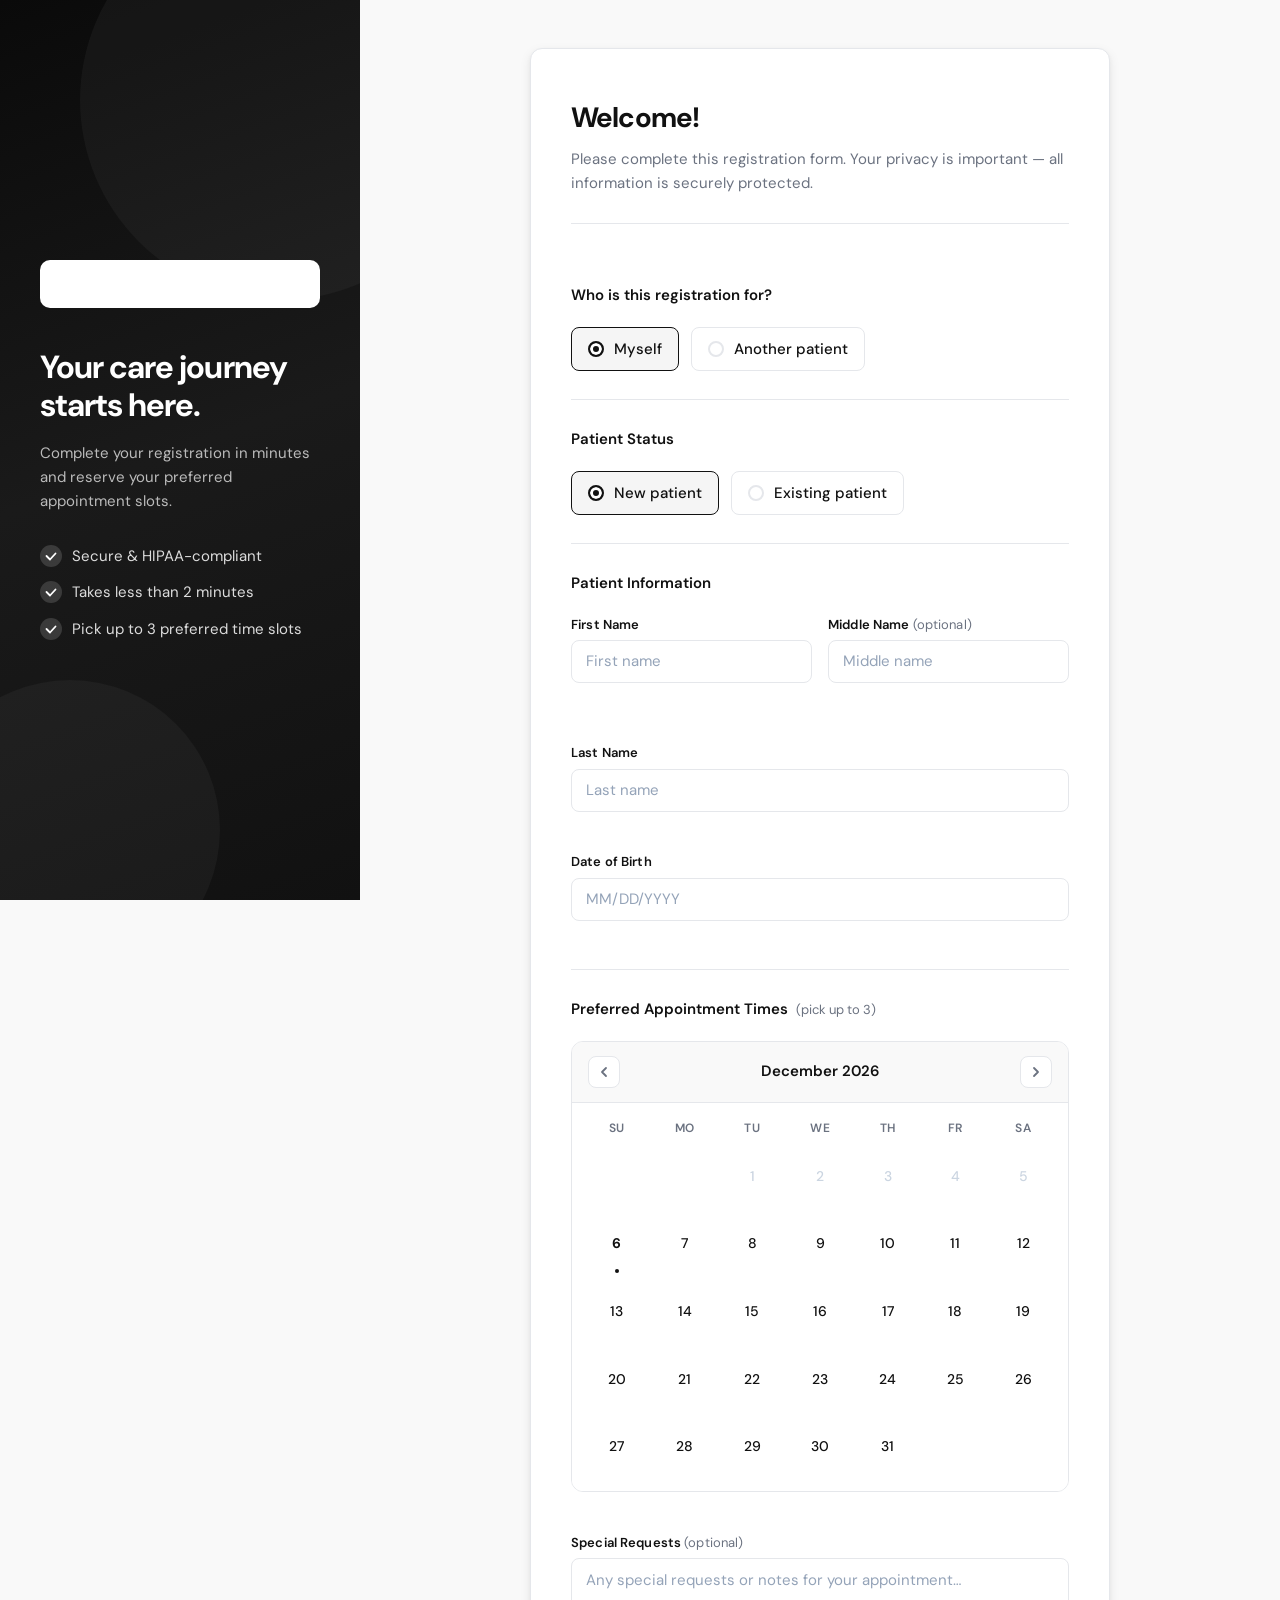
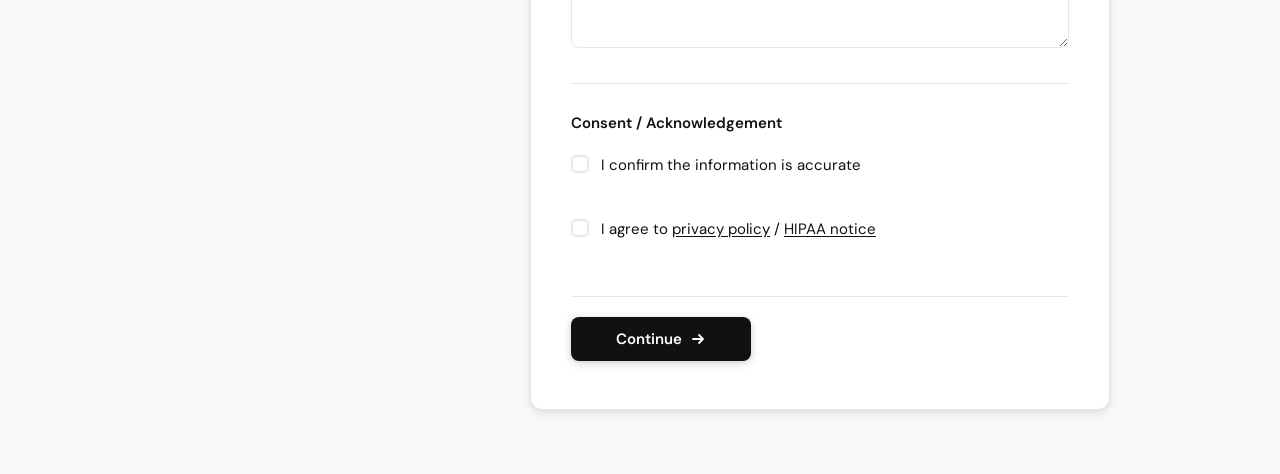
==== api/src/main/resources/web/index.html @ 735dc874 "Remove OTP POC hint from UI and deployed environments. Stop returning poc_otp from the API, remove t" ====
<!DOCTYPE html>
<html lang="en">
<head>
  <meta charset="UTF-8" />
  <meta name="viewport" content="width=device-width, initial-scale=1.0" />
  <title>Book an Appointment</title>
  <!-- Google Tag Manager -->
  <script>(function(w,d,s,l,i){w[l]=w[l]||[];w[l].push({'gtm.start':
  new Date().getTime(),event:'gtm.js'});var f=d.getElementsByTagName(s)[0],
  j=d.createElement(s),dl=l!='dataLayer'?'&l='+l:'';j.async=true;j.src=
  'https://www.googletagmanager.com/gtm.js?id='+i+dl;f.parentNode.insertBefore(j,f);
  })(window,document,'script','dataLayer','GTM-MBGGJ2K2');</script>
  <!-- End Google Tag Manager -->
  <link rel="stylesheet" href="styles.css?v=10" />
  <link rel="preconnect" href="https://fonts.googleapis.com" />
  <link rel="preconnect" href="https://fonts.gstatic.com" crossorigin />
  <link href="https://fonts.googleapis.com/css2?family=DM+Sans:ital,opsz,wght@0,9..40,300;0,9..40,400;0,9..40,500;0,9..40,600;0,9..40,700&display=swap" rel="stylesheet" />
</head>
<body>
<!-- Google Tag Manager (noscript) -->
<noscript><iframe src="https://www.googletagmanager.com/ns.html?id=GTM-MBGGJ2K2"
height="0" width="0" style="display:none;visibility:hidden"></iframe></noscript>
<!-- End Google Tag Manager (noscript) -->

<div class="page">

  <aside class="brand-panel">
    <div class="brand-content">
      <div class="brand-logo">
        <img id="practice-logo" src="${practice_logo_url}" alt="" class="brand-logo-img" />
      </div>
      <h2 class="brand-headline">Your care journey<br/>starts here.</h2>
      <p class="brand-sub">Complete your registration in minutes and reserve your preferred appointment slots.</p>
      <ul class="brand-perks">
        <li>
          <span class="perk-check">
            <svg width="14" height="14" viewBox="0 0 14 14" fill="none"><path d="M2.5 7l3.5 3.5 5.5-6" stroke="currentColor" stroke-width="1.8" stroke-linecap="round" stroke-linejoin="round"/></svg>
          </span>
          Secure &amp; HIPAA-compliant
        </li>
        <li>
          <span class="perk-check">
            <svg width="14" height="14" viewBox="0 0 14 14" fill="none"><path d="M2.5 7l3.5 3.5 5.5-6" stroke="currentColor" stroke-width="1.8" stroke-linecap="round" stroke-linejoin="round"/></svg>
          </span>
          Takes less than 2 minutes
        </li>
        <li>
          <span class="perk-check">
            <svg width="14" height="14" viewBox="0 0 14 14" fill="none"><path d="M2.5 7l3.5 3.5 5.5-6" stroke="currentColor" stroke-width="1.8" stroke-linecap="round" stroke-linejoin="round"/></svg>
          </span>
          Pick up to 3 preferred time slots
        </li>
      </ul>
    </div>
  </aside>

  <main class="form-panel">
    <div class="form-card">
      <header class="intro">
        <h1 id="welcome-heading">Welcome!</h1>
        <p class="intro-text">Please complete this registration form. Your privacy is important — all information is securely protected.</p>
      </header>

      <form id="registration-form" class="form" novalidate>
        <input type="hidden" name="next" id="next-url" value="" />
        <input type="hidden" id="onfile-phone" value="${phone_number}" />

        <section class="section" id="registrant-section">
          <h2 class="section-title">Who is this registration for?</h2>
          <div class="radio-group" role="group" aria-label="Who is this registration for?">
            <label class="radio-label">
              <input type="radio" name="registrant" value="myself" checked />
              <span class="radio-custom"></span>
              <span class="radio-text">Myself</span>
            </label>
            <label class="radio-label">
              <input type="radio" name="registrant" value="another" />
              <span class="radio-custom"></span>
              <span class="radio-text">Another patient</span>
            </label>
          </div>

          <div id="relationship-fields" class="conditional-fields" hidden>
            <label class="field-label" for="relationship">Relationship to patient</label>
            <select id="relationship" name="relationship" class="input select" aria-describedby="err-relationship">
              <option value="">Select relationship</option>
              <option value="parent-guardian">Parent / Guardian</option>
              <option value="spouse-partner">Spouse / Partner</option>
              <option value="child">Child</option>
              <option value="caregiver">Caregiver</option>
              <option value="legal-representative">Legal Representative</option>
              <option value="other">Other</option>
            </select>
            <span class="error-msg" id="err-relationship" role="alert"></span>
            <div id="relationship-other-wrap" class="other-wrap" hidden>
              <label class="field-label" for="relationship-other">Please specify</label>
              <input type="text" id="relationship-other" name="relationship_other" class="input" placeholder="Other relationship" />
              <span class="error-msg" id="err-relationship-other" role="alert"></span>
            </div>
          </div>
        </section>

        <section class="section" id="patient-type-section">
          <h2 class="section-title">Patient Status</h2>
          <div class="radio-group" role="group" aria-label="Are you a new or existing patient?">
            <label class="radio-label">
              <input type="radio" name="patient_type" value="new" checked />
              <span class="radio-custom"></span>
              <span class="radio-text">New patient</span>
            </label>
            <label class="radio-label">
              <input type="radio" name="patient_type" value="existing" />
              <span class="radio-custom"></span>
              <span class="radio-text">Existing patient</span>
            </label>
          </div>
        </section>

        <section class="section">
          <h2 class="section-title">Patient Information</h2>
          <div class="row">
            <div class="field">
              <label class="field-label" for="first-name">First Name</label>
              <input type="text" id="first-name" name="first_name" class="input" required placeholder="First name" />
              <span class="error-msg" id="err-first-name" role="alert"></span>
            </div>
            <div class="field">
              <label class="field-label" for="middle-name">Middle Name <span class="optional">(optional)</span></label>
              <input type="text" id="middle-name" name="middle_name" class="input" placeholder="Middle name" />
            </div>
          </div>
          <div class="field">
            <label class="field-label" for="last-name">Last Name</label>
            <input type="text" id="last-name" name="last_name" class="input" required placeholder="Last name" />
            <span class="error-msg" id="err-last-name" role="alert"></span>
          </div>
          <div class="field">
            <label class="field-label" for="dob">Date of Birth</label>
            <input type="text" id="dob" name="dob" class="input" required placeholder="MM/DD/YYYY" maxlength="10" inputmode="numeric" />
            <span class="error-msg" id="err-dob" role="alert"></span>
          </div>
        </section>

        <section class="section">
          <h2 class="section-title">
            Preferred Appointment Times
            <span class="optional">(pick up to 3)</span>
          </h2>
          <div class="calendar-wrap">
            <div class="cal-header">
              <button type="button" class="cal-nav" id="cal-prev" aria-label="Previous month">
                <svg width="18" height="18" viewBox="0 0 18 18" fill="none"><path d="M11 13l-4-4 4-4" stroke="currentColor" stroke-width="1.8" stroke-linecap="round" stroke-linejoin="round"/></svg>
              </button>
              <span class="cal-month-label" id="cal-month-label"></span>
              <button type="button" class="cal-nav" id="cal-next" aria-label="Next month">
                <svg width="18" height="18" viewBox="0 0 18 18" fill="none"><path d="M7 5l4 4-4 4" stroke="currentColor" stroke-width="1.8" stroke-linecap="round" stroke-linejoin="round"/></svg>
              </button>
            </div>
            <div class="cal-grid" id="cal-grid"></div>
            <div class="cal-slots-wrap" id="cal-slots-wrap" hidden>
              <p class="cal-slots-date" id="cal-slots-date"></p>
              <div class="cal-slots" id="cal-slots"></div>
            </div>
          </div>
          <div class="selected-slots" id="selected-slots" hidden>
            <p class="selected-slots-label">
              <svg width="14" height="14" viewBox="0 0 14 14" fill="none"><rect x="1" y="2" width="12" height="11" rx="2" stroke="currentColor" stroke-width="1.5"/><path d="M5 1v2M9 1v2M1 6h12" stroke="currentColor" stroke-width="1.5" stroke-linecap="round"/></svg>
              Selected slots
            </p>
            <div class="slot-chips" id="slot-chips"></div>
          </div>
          <span class="error-msg" id="err-slots" role="alert"></span>
          <div class="field comments-field">
            <label class="field-label" for="comments">Special Requests <span class="optional">(optional)</span></label>
            <textarea id="comments" name="comments" class="input input-textarea" placeholder="Any special requests or notes for your appointment…" rows="3"></textarea>
          </div>
        </section>

        <section class="section section-consent">
          <h2 class="section-title">Consent / Acknowledgement</h2>
          <div class="checkbox-group">
            <label class="checkbox-label">
              <input type="checkbox" id="confirm-accurate" name="confirm_accurate" required />
              <span class="checkbox-custom">
                <svg width="10" height="10" viewBox="0 0 10 10" fill="none"><path d="M1.5 5l2.5 2.5 4.5-4.5" stroke="white" stroke-width="1.6" stroke-linecap="round" stroke-linejoin="round"/></svg>
              </span>
              <span class="checkbox-text">I confirm the information is accurate</span>
            </label>
            <span class="error-msg" id="err-confirm-accurate" role="alert"></span>
            <label class="checkbox-label">
              <input type="checkbox" id="agree-privacy" name="agree_privacy" required />
              <span class="checkbox-custom">
                <svg width="10" height="10" viewBox="0 0 10 10" fill="none"><path d="M1.5 5l2.5 2.5 4.5-4.5" stroke="white" stroke-width="1.6" stroke-linecap="round" stroke-linejoin="round"/></svg>
              </span>
              <span class="checkbox-text">I agree to <a href="#" class="link">privacy policy</a> / <a href="#" class="link">HIPAA notice</a></span>
            </label>
            <span class="error-msg" id="err-agree-privacy" role="alert"></span>
          </div>
        </section>

        <div class="actions">
          <p id="registration-error" class="registration-error" role="alert" hidden></p>
          <button type="submit" class="btn btn-primary">
            Continue
            <svg width="16" height="16" viewBox="0 0 16 16" fill="none"><path d="M3 8h10M9 4l4 4-4 4" stroke="currentColor" stroke-width="1.8" stroke-linecap="round" stroke-linejoin="round"/></svg>
          </button>
        </div>
      </form>
    </div>
  </main>

</div>

<div id="otp-modal" class="otp-modal" hidden aria-hidden="true">
  <div class="otp-modal-backdrop"></div>
  <div class="otp-modal-card" role="dialog" aria-modal="true" aria-labelledby="otp-modal-title">
    <h2 id="otp-modal-title" class="otp-modal-title">Verify your mobile number</h2>
    <p class="otp-modal-sub">Enter your mobile number to receive a one-time code. The code expires in 1 minute.</p>

    <div id="otp-step-send" class="otp-step">
      <div class="field">
        <label class="field-label" for="mobile-number">Mobile number</label>
        <input type="tel" id="mobile-number" class="input" placeholder="(555) 555-5555" inputmode="tel" autocomplete="tel" />
        <span class="error-msg" id="err-mobile" role="alert"></span>
      </div>
      <button type="button" id="otp-send-btn" class="btn btn-primary btn-block">Send OTP</button>
    </div>

    <div id="otp-step-verify" class="otp-step" hidden>
      <div class="field">
        <label class="field-label" for="otp-code">Enter OTP</label>
        <input type="text" id="otp-code" class="input otp-input" placeholder="6-digit code" maxlength="6" inputmode="numeric" autocomplete="one-time-code" />
        <span class="error-msg" id="err-otp" role="alert"></span>
      </div>
      <p id="otp-timer" class="otp-timer" hidden>Code expires in <span id="otp-timer-value">60</span>s</p>
      <button type="button" id="otp-verify-btn" class="btn btn-primary btn-block">Verify &amp; Continue</button>
      <button type="button" id="otp-resend-btn" class="btn btn-ghost btn-block" disabled>Resend OTP</button>
    </div>

    <div id="otp-step-success" class="otp-step otp-success-wrap" hidden>
      <div class="otp-success-icon" aria-hidden="true">
        <svg width="36" height="36" viewBox="0 0 36 36" fill="none">
          <path d="M8 18.5l7 7 13-14" stroke="currentColor" stroke-width="3.2" stroke-linecap="round" stroke-linejoin="round"/>
        </svg>
      </div>
      <h2 class="otp-success-title">Registration complete</h2>
      <p class="otp-success-message">Thank you! We will be in touch soon</p>
    </div>

    <p id="otp-close-timer" class="otp-close-timer" hidden>
      Closing in <span id="otp-close-seconds">5</span>s
    </p>
    <button type="button" id="otp-cancel-btn" class="btn btn-ghost btn-block otp-cancel">
      <span id="otp-cancel-progress" class="otp-cancel-progress" hidden></span>
      <span id="otp-cancel-label" class="otp-cancel-label">Cancel</span>
    </button>
  </div>
</div>

<div id="registration-done" class="registration-done" hidden>
  <div class="registration-done-card">
    <div class="otp-success-icon" aria-hidden="true">
      <svg width="36" height="36" viewBox="0 0 36 36" fill="none">
        <path d="M8 18.5l7 7 13-14" stroke="currentColor" stroke-width="3.2" stroke-linecap="round" stroke-linejoin="round"/>
      </svg>
    </div>
    <h1 class="otp-success-title">Registration complete</h1>
    <p class="otp-success-message">Thank you! We will be in touch soon.</p>
    <p class="registration-done-hint">You can close this tab.</p>
  </div>
</div>

<script>
  if (location.hostname === "localhost" || location.hostname === "127.0.0.1") {
    window.DELTAV_API_URL = location.origin;
  }
</script>
<script src="form.js?v=22"></script>
</body>
</html>
---- api/src/main/resources/web/styles.css ----
:root {
  --brand: #111111;
  --brand-dark: #000000;
  --brand-light: #e5e5e5;
  --brand-xlight: #f5f5f5;
  --text: #111111;
  --text-muted: #6b7280;
  --border: #e5e7eb;
  --surface: #ffffff;
  --bg: #f9f9f9;
  --error: #dc2626;
  --error-bg: #fef2f2;
  --radius: 12px;
  --radius-sm: 8px;
  --font: "DM Sans", -apple-system, BlinkMacSystemFont, sans-serif;
  --shadow-md: 0 4px 12px rgba(0,0,0,.08), 0 2px 4px rgba(0,0,0,.04);
}

*, *::before, *::after { box-sizing: border-box; margin: 0; padding: 0; }

body {
  font-family: var(--font);
  font-size: 16px;
  line-height: 1.5;
  color: var(--text);
  background: var(--bg);
  -webkit-font-smoothing: antialiased;
  min-height: 100vh;
}

/* ── Layout ── */
.page {
  display: grid;
  grid-template-columns: 360px 1fr;
  min-height: 100vh;
}

@media (max-width: 860px) {
  .page { grid-template-columns: 1fr; }
  .brand-panel { display: none; }
}

/* ── Brand panel ── */
.brand-panel {
  background: linear-gradient(160deg, #0a0a0a 0%, #1a1a1a 50%, #111111 100%);
  position: sticky;
  top: 0;
  height: 100vh;
  display: flex;
  align-items: center;
  padding: 3rem 2.5rem;
  overflow: hidden;
}

.brand-panel::before {
  content: "";
  position: absolute;
  width: 400px; height: 400px;
  border-radius: 50%;
  background: rgba(255,255,255,0.04);
  top: -100px; right: -120px;
  pointer-events: none;
}

.brand-panel::after {
  content: "";
  position: absolute;
  width: 300px; height: 300px;
  border-radius: 50%;
  background: rgba(255,255,255,0.04);
  bottom: -80px; left: -80px;
  pointer-events: none;
}

.brand-content { position: relative; z-index: 1; }

.brand-logo {
  margin-bottom: 2.5rem;
}

.brand-logo-img {
  height: 48px;
  width: auto;
  display: block;
  background: #fff;
  padding: 8px 14px;
  border-radius: 10px;
}

.brand-headline {
  font-size: 2rem;
  font-weight: 700;
  color: #fff;
  line-height: 1.2;
  letter-spacing: -0.03em;
  margin-bottom: 1rem;
}

.brand-sub {
  font-size: 0.9375rem;
  color: rgba(255,255,255,0.7);
  line-height: 1.6;
  margin-bottom: 2rem;
}

.brand-perks {
  list-style: none;
  display: flex;
  flex-direction: column;
  gap: 0.875rem;
}

.brand-perks li {
  display: flex;
  align-items: center;
  gap: 0.625rem;
  font-size: 0.9375rem;
  color: rgba(255,255,255,0.85);
}

.perk-check {
  width: 22px; height: 22px;
  border-radius: 50%;
  background: rgba(255,255,255,0.15);
  display: flex;
  align-items: center;
  justify-content: center;
  flex-shrink: 0;
  color: #fff;
}

/* ── Form panel ── */
.form-panel {
  background: var(--bg);
  display: flex;
  justify-content: center;
  align-items: flex-start;
  padding: 3rem 2rem 4rem;
  min-height: 100vh;
}

@media (max-width: 860px) {
  .form-panel { padding: 2rem 1rem 3rem; }
}

/* ── Card ── */
.form-card {
  width: 100%;
  max-width: 580px;
  background: var(--surface);
  border-radius: var(--radius);
  box-shadow: var(--shadow-md);
  border: 1px solid var(--border);
  padding: 2.5rem 2rem;
}

@media (min-width: 520px) {
  .form-card { padding: 3rem 2.5rem; }
}

/* ── Intro ── */
.intro {
  margin-bottom: 2rem;
  padding-bottom: 1.75rem;
  border-bottom: 1px solid var(--border);
}

.intro h1 {
  font-size: 1.75rem;
  font-weight: 700;
  letter-spacing: -0.03em;
  color: var(--text);
  margin-bottom: 0.5rem;
}

.intro-text {
  font-size: 0.9375rem;
  color: var(--text-muted);
  line-height: 1.6;
}

.prefill-notice {
  margin-top: 1rem;
  display: flex;
  align-items: center;
  gap: 0.5rem;
  background: var(--brand-light);
  color: #111111;
  font-size: 0.8125rem;
  font-weight: 500;
  padding: 0.5rem 0.875rem;
  border-radius: 100px;
  width: fit-content;
}

.prefill-notice[hidden] { display: none !important; }

/* ── Sections ── */
.form { display: flex; flex-direction: column; }

.section {
  padding: 1.75rem 0;
  border-bottom: 1px solid var(--border);
}

.section:last-of-type { border-bottom: none; padding-bottom: 0.75rem; }

.section-title {
  font-size: 0.9375rem;
  font-weight: 600;
  color: var(--text);
  margin-bottom: 1.25rem;
  display: flex;
  align-items: baseline;
  gap: 0.5rem;
  flex-wrap: wrap;
}

/* ── Radio ── */
.radio-group {
  display: flex;
  gap: 0.75rem;
  flex-wrap: wrap;
}

.radio-label {
  display: flex;
  align-items: center;
  gap: 0.625rem;
  cursor: pointer;
  font-size: 0.9375rem;
  padding: 0.625rem 1rem;
  border: 1.5px solid var(--border);
  border-radius: var(--radius-sm);
  transition: border-color .15s, background .15s;
  user-select: none;
}

.radio-label:has(input:checked) {
  border-color: var(--brand);
  background: var(--brand-xlight);
}

.radio-label input[type="radio"] { position: absolute; opacity: 0; width: 0; height: 0; }

.radio-custom {
  width: 16px; height: 16px;
  border-radius: 50%;
  border: 2px solid var(--border);
  flex-shrink: 0;
  transition: border-color .15s;
}

.radio-label:has(input:checked) .radio-custom {
  border-color: var(--brand);
  background: var(--brand);
  box-shadow: inset 0 0 0 3px white;
}

.radio-text { font-weight: 500; }

/* ── Relationship ── */
.conditional-fields {
  margin-top: 1.25rem;
  padding-top: 1.25rem;
  border-top: 1px solid var(--border);
}

.conditional-fields[hidden] { display: none !important; }
.other-wrap { margin-top: 1rem; }
.other-wrap[hidden] { display: none !important; }

/* ── Fields ── */
.field { margin-bottom: 1.25rem; }
.field:last-child { margin-bottom: 0; }

.row {
  display: grid;
  grid-template-columns: 1fr 1fr;
  gap: 1rem;
  margin-bottom: 1.25rem;
}

@media (max-width: 480px) {
  .row { grid-template-columns: 1fr; }
}

.field-label {
  display: block;
  font-size: 0.8125rem;
  font-weight: 600;
  color: var(--text);
  margin-bottom: 0.375rem;
  letter-spacing: 0.01em;
}

.optional {
  font-weight: 400;
  color: var(--text-muted);
  font-size: 0.8125rem;
}

.input {
  width: 100%;
  padding: 0.625rem 0.875rem;
  font-family: var(--font);
  font-size: 0.9375rem;
  color: var(--text);
  background: var(--surface);
  border: 1.5px solid var(--border);
  border-radius: var(--radius-sm);
  transition: border-color .15s, box-shadow .15s;
  line-height: 1.4;
}

.input::placeholder { color: #94a3b8; }
.input:hover { border-color: #cbd5e1; }

.input:focus {
  outline: none;
  border-color: var(--brand);
  box-shadow: 0 0 0 3px var(--brand-light);
}

.input.has-error {
  border-color: var(--error);
  background: var(--error-bg);
}

.input.prefilled {
  background: var(--brand-xlight);
  border-color: #d1d5db;
}

.input-textarea {
  resize: vertical;
  min-height: 80px;
  line-height: 1.5;
}

.comments-field { margin-top: 1.25rem; }

.select {
  appearance: none;
  background-image: url("data:image/svg+xml,%3Csvg xmlns='http://www.w3.org/2000/svg' width='16' height='16' viewBox='0 0 24 24' fill='none' stroke='%2364748b' stroke-width='2' stroke-linecap='round' stroke-linejoin='round'%3E%3Cpath d='M6 9l6 6 6-6'/%3E%3C/svg%3E");
  background-repeat: no-repeat;
  background-position: right 0.75rem center;
  padding-right: 2.5rem;
}

/* ── Errors ── */
.error-msg {
  display: block;
  margin-top: 0.3rem;
  font-size: 0.8125rem;
  color: var(--error);
  min-height: 1.2em;
}

.registration-error {
  margin: 0 0 1rem;
  padding: 0.75rem 1rem;
  border-radius: var(--radius);
  border: 1px solid rgba(220, 38, 38, 0.25);
  background: rgba(220, 38, 38, 0.08);
  color: var(--error);
  font-size: 0.875rem;
  line-height: 1.5;
  text-align: center;
}

/* ── Calendar ── */
.calendar-wrap {
  border: 1.5px solid var(--border);
  border-radius: var(--radius);
  overflow: hidden;
}

.cal-header {
  display: flex;
  align-items: center;
  justify-content: space-between;
  padding: 0.875rem 1rem;
  background: var(--bg);
  border-bottom: 1px solid var(--border);
}

.cal-nav {
  width: 32px; height: 32px;
  display: flex;
  align-items: center;
  justify-content: center;
  border: 1px solid var(--border);
  background: var(--surface);
  border-radius: var(--radius-sm);
  cursor: pointer;
  color: var(--text-muted);
  transition: background .12s, color .12s;
}

.cal-nav:hover:not(:disabled) {
  background: var(--brand-xlight);
  color: var(--brand);
  border-color: #d1d5db;
}

.cal-nav:disabled { opacity: 0.35; cursor: not-allowed; }

.cal-month-label {
  font-size: 0.9375rem;
  font-weight: 600;
  color: var(--text);
}

.cal-grid {
  display: grid;
  grid-template-columns: repeat(7, 1fr);
  gap: 2px;
  padding: 0.75rem;
  background: var(--surface);
}

.cal-day-name {
  text-align: center;
  font-size: 0.75rem;
  font-weight: 600;
  color: var(--text-muted);
  padding: 0.25rem 0;
  letter-spacing: 0.04em;
  text-transform: uppercase;
}

.cal-cell {
  aspect-ratio: 1;
  display: flex;
  align-items: center;
  justify-content: center;
  font-size: 0.875rem;
  font-family: var(--font);
  font-weight: 500;
  border: none;
  background: none;
  border-radius: 8px;
  cursor: pointer;
  color: var(--text);
  transition: background .12s, color .12s;
  position: relative;
}

.cal-cell:hover:not(:disabled) { background: var(--brand-xlight); color: var(--brand); }

.cal-cell.today { font-weight: 700; color: var(--brand); }
.cal-cell.today::after {
  content: "";
  position: absolute;
  bottom: 3px; left: 50%;
  transform: translateX(-50%);
  width: 4px; height: 4px;
  border-radius: 50%;
  background: var(--brand);
}

.cal-cell.active { background: var(--brand); color: #fff; }
.cal-cell.active:hover { background: var(--brand-dark); }
.cal-cell.active.today::after { background: rgba(255,255,255,0.6); }

.cal-cell.has-slots { background: var(--brand-light); color: var(--brand-dark); }
.cal-cell.has-slots.active { background: var(--brand); color: #fff; }

.cal-cell.past { color: #cbd5e1; cursor: default; }
.cal-cell.empty { background: none; cursor: default; }

.cal-slots-wrap {
  border-top: 1px solid var(--border);
  padding: 1rem;
  background: var(--bg);
}

.cal-slots-wrap[hidden] { display: none !important; }

.cal-slots-date {
  font-size: 0.8125rem;
  font-weight: 600;
  color: var(--text-muted);
  margin-bottom: 0.75rem;
  text-transform: uppercase;
  letter-spacing: 0.04em;
}

.cal-slots { display: flex; gap: 0.5rem; }

.slot-btn {
  flex: 1;
  padding: 0.625rem 1rem;
  font-family: var(--font);
  font-size: 0.9375rem;
  font-weight: 500;
  text-align: center;
  border: 1.5px solid var(--border);
  border-radius: 100px;
  background: var(--surface);
  color: var(--text);
  cursor: pointer;
  transition: all .12s;
}

.slot-btn:hover:not(:disabled) {
  border-color: var(--brand);
  color: var(--brand);
  background: var(--brand-xlight);
}

.slot-btn.selected { background: var(--brand); border-color: var(--brand); color: #fff; }

.slot-btn:disabled { color: #cbd5e1; border-color: var(--border); cursor: not-allowed; background: var(--bg); }

/* ── Selected slots ── */
.selected-slots { margin-top: 1rem; }
.selected-slots[hidden] { display: none !important; }

.selected-slots-label {
  display: flex;
  align-items: center;
  gap: 0.375rem;
  font-size: 0.8125rem;
  font-weight: 600;
  color: var(--text-muted);
  margin-bottom: 0.625rem;
  text-transform: uppercase;
  letter-spacing: 0.04em;
}

.slot-chips { display: flex; flex-wrap: wrap; gap: 0.5rem; }

.slot-chip {
  display: flex;
  align-items: center;
  gap: 0.375rem;
  padding: 0.3rem 0.5rem 0.3rem 0.75rem;
  background: var(--brand-light);
  border: 1px solid #d1d5db;
  border-radius: 100px;
  font-size: 0.8125rem;
  font-weight: 500;
  color: #111111;
}

.chip-remove {
  width: 18px; height: 18px;
  border-radius: 50%;
  border: none;
  background: rgba(0,0,0,0.1);
  color: #111111;
  font-size: 14px;
  line-height: 1;
  cursor: pointer;
  display: flex;
  align-items: center;
  justify-content: center;
  flex-shrink: 0;
  transition: background .12s;
}

.chip-remove:hover { background: rgba(0,0,0,0.2); }

/* ── Checkboxes ── */
.checkbox-group { display: flex; flex-direction: column; gap: 0.875rem; }

.checkbox-label {
  display: flex;
  align-items: flex-start;
  gap: 0.75rem;
  cursor: pointer;
  font-size: 0.9375rem;
}

.checkbox-label input[type="checkbox"] { position: absolute; opacity: 0; width: 0; height: 0; }

.checkbox-custom {
  width: 18px; height: 18px;
  flex-shrink: 0;
  border: 2px solid var(--border);
  border-radius: 5px;
  margin-top: 1px;
  display: flex;
  align-items: center;
  justify-content: center;
  transition: all .12s;
  background: var(--surface);
}

.checkbox-label:has(input:checked) .checkbox-custom {
  background: var(--brand);
  border-color: var(--brand);
}

.checkbox-text { line-height: 1.5; user-select: none; }

.link { color: var(--brand); text-decoration: underline; text-underline-offset: 2px; }
.link:hover { color: var(--brand-dark); }

.section-consent .error-msg { margin-top: -0.125rem; }

/* ── Actions ── */
.actions {
  margin-top: 1rem;
  padding-top: 1.25rem;
  border-top: 1px solid var(--border);
}

.btn {
  display: inline-flex;
  align-items: center;
  justify-content: center;
  gap: 0.5rem;
  padding: 0.75rem 1.75rem;
  font-family: var(--font);
  font-size: 0.9375rem;
  font-weight: 600;
  border: none;
  border-radius: var(--radius-sm);
  cursor: pointer;
  transition: background .15s, transform .05s, box-shadow .15s;
}

.btn:active { transform: scale(0.98); }

.btn-primary {
  width: 100%;
  color: #fff;
  background: var(--brand);
  box-shadow: 0 2px 8px rgba(0,0,0,0.2);
}

.btn-primary:hover {
  background: var(--brand-dark);
  box-shadow: 0 4px 12px rgba(0,0,0,0.25);
}

.btn-primary:focus {
  outline: none;
  box-shadow: 0 0 0 3px var(--brand-light);
}

@media (min-width: 520px) {
  .btn-primary { width: auto; min-width: 180px; }
}

.btn-block { width: 100%; }

.btn-ghost {
  width: 100%;
  color: var(--text-muted);
  background: transparent;
  border: 1px solid var(--border);
}

.btn-ghost:hover {
  background: var(--bg);
  color: var(--text);
}

.btn-primary:disabled,
.btn-ghost:disabled {
  opacity: 0.45;
  cursor: not-allowed;
}

#otp-resend-btn:disabled {
  opacity: 0.5;
}

/* ── OTP modal ── */
.otp-modal {
  position: fixed;
  inset: 0;
  z-index: 1000;
  display: flex;
  align-items: center;
  justify-content: center;
  padding: 1rem;
}

.otp-modal[hidden] { display: none; }

.otp-modal-backdrop {
  position: absolute;
  inset: 0;
  background: rgba(15, 23, 42, 0.45);
}

.otp-modal-card {
  position: relative;
  width: 100%;
  max-width: 420px;
  background: #fff;
  border-radius: var(--radius);
  padding: 1.5rem;
  box-shadow: 0 20px 50px rgba(15, 23, 42, 0.2);
}

.otp-modal-title {
  margin: 0 0 0.5rem;
  font-size: 1.25rem;
  font-weight: 700;
}

.otp-modal-sub {
  margin: 0 0 1rem;
  color: var(--text-muted);
  font-size: 0.9375rem;
  line-height: 1.5;
}

.otp-step { margin-top: 1rem; }

.otp-input {
  letter-spacing: 0.35em;
  font-size: 1.125rem;
  text-align: center;
}

.otp-timer {
  margin-top: 0.5rem;
  font-size: 0.875rem;
  color: var(--text-muted);
}

.otp-cancel:not(.is-countdown) { margin-top: 1rem; }

.otp-close-timer {
  margin: 1rem 0 0.5rem;
  text-align: center;
  font-size: 0.875rem;
  color: var(--text-muted);
}

.otp-close-timer span {
  font-weight: 700;
  color: var(--text);
}

.otp-cancel-label {
  position: relative;
  z-index: 1;
}

.otp-cancel-progress {
  position: absolute;
  left: 0;
  top: 0;
  bottom: 0;
  width: 0;
  z-index: 0;
  background: rgba(17, 17, 17, 0.1);
  pointer-events: none;
}

.otp-cancel.is-countdown {
  position: relative;
  overflow: hidden;
  margin-top: 0;
  border: 1px solid var(--border);
  background: #f3f4f6;
  color: var(--text);
  font-weight: 700;
}

.otp-cancel.is-countdown .otp-cancel-progress {
  animation: otp-close-fill var(--close-countdown, 5s) linear forwards;
}

.otp-cancel.is-countdown:hover {
  background: #f3f4f6;
  color: var(--text);
}

@keyframes otp-close-fill {
  from { width: 0%; }
  to { width: 100%; }
}

.otp-success-wrap {
  text-align: center;
  padding: 0.5rem 0 0.25rem;
}

.otp-success-icon {
  width: 4.5rem;
  height: 4.5rem;
  margin: 0 auto 1.25rem;
  border-radius: 50%;
  background: #dcfce7;
  color: #16a34a;
  display: flex;
  align-items: center;
  justify-content: center;
}

.otp-success-title {
  margin: 0 0 0.75rem;
  font-size: 1.375rem;
  font-weight: 700;
  color: var(--text);
}

.registration-done:not([hidden]) {
  position: fixed;
  inset: 0;
  z-index: 1000;
  display: flex;
  align-items: center;
  justify-content: center;
  background: var(--bg);
  padding: 1.5rem;
}

.registration-done-card {
  max-width: 22rem;
  text-align: center;
}

.registration-done-hint {
  margin: 1rem 0 0;
  font-size: 0.875rem;
  color: var(--text-muted);
}

.otp-success-message {
  margin: 0;
  color: var(--text-muted);
  font-size: 1rem;
  line-height: 1.6;
}
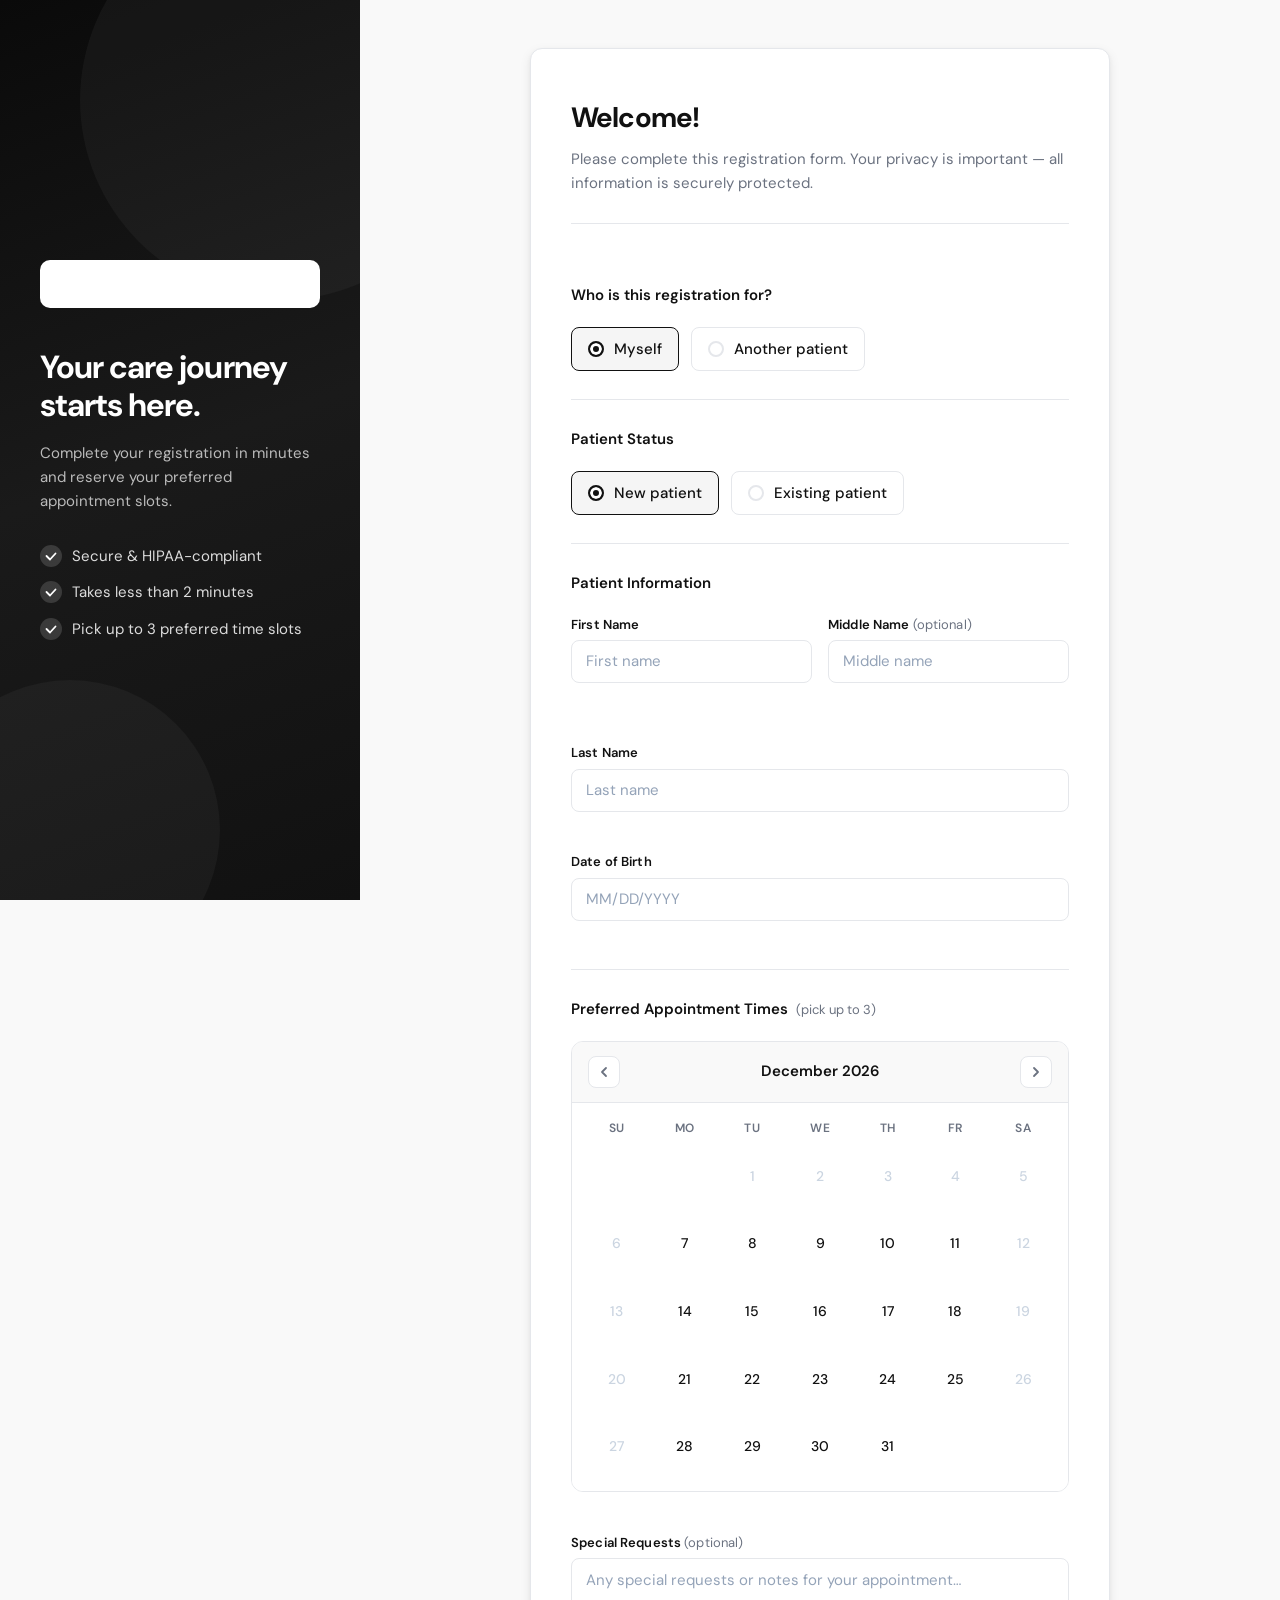
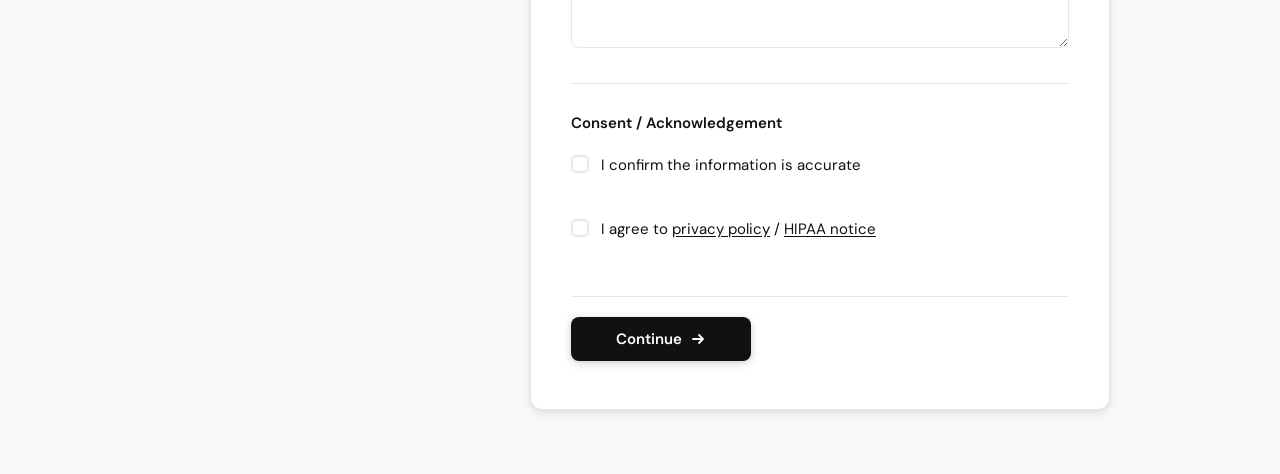
==== commit 8458ac09: "Fix mobile layout: stack brand panel and form vertically on small screens Switch to mobile-first gri" ====
--- a/api/src/main/resources/web/index.html
+++ b/api/src/main/resources/web/index.html
@@ -11,7 +11,7 @@
   'https://www.googletagmanager.com/gtm.js?id='+i+dl;f.parentNode.insertBefore(j,f);
   })(window,document,'script','dataLayer','GTM-MBGGJ2K2');</script>
   <!-- End Google Tag Manager -->
-  <link rel="stylesheet" href="styles.css?v=10" />
+  <link rel="stylesheet" href="styles.css?v=11" />
   <link rel="preconnect" href="https://fonts.googleapis.com" />
   <link rel="preconnect" href="https://fonts.gstatic.com" crossorigin />
   <link href="https://fonts.googleapis.com/css2?family=DM+Sans:ital,opsz,wght@0,9..40,300;0,9..40,400;0,9..40,500;0,9..40,600;0,9..40,700&display=swap" rel="stylesheet" />
--- a/api/src/main/resources/web/styles.css
+++ b/api/src/main/resources/web/styles.css
@@ -31,25 +31,30 @@
 /* ── Layout ── */
 .page {
   display: grid;
-  grid-template-columns: 360px 1fr;
+  grid-template-columns: 1fr;
   min-height: 100vh;
 }
 
-@media (max-width: 860px) {
-  .page { grid-template-columns: 1fr; }
-  .brand-panel { display: none; }
+@media (min-width: 861px) {
+  .page { grid-template-columns: 360px 1fr; }
 }
 
 /* ── Brand panel ── */
 .brand-panel {
   background: linear-gradient(160deg, #0a0a0a 0%, #1a1a1a 50%, #111111 100%);
-  position: sticky;
-  top: 0;
-  height: 100vh;
-  display: flex;
-  align-items: center;
-  padding: 3rem 2.5rem;
+  display: flex;
+  align-items: center;
+  padding: 2rem 1.5rem;
   overflow: hidden;
+}
+
+@media (min-width: 861px) {
+  .brand-panel {
+    position: sticky;
+    top: 0;
+    height: 100vh;
+    padding: 3rem 2.5rem;
+  }
 }
 
 .brand-panel::before {
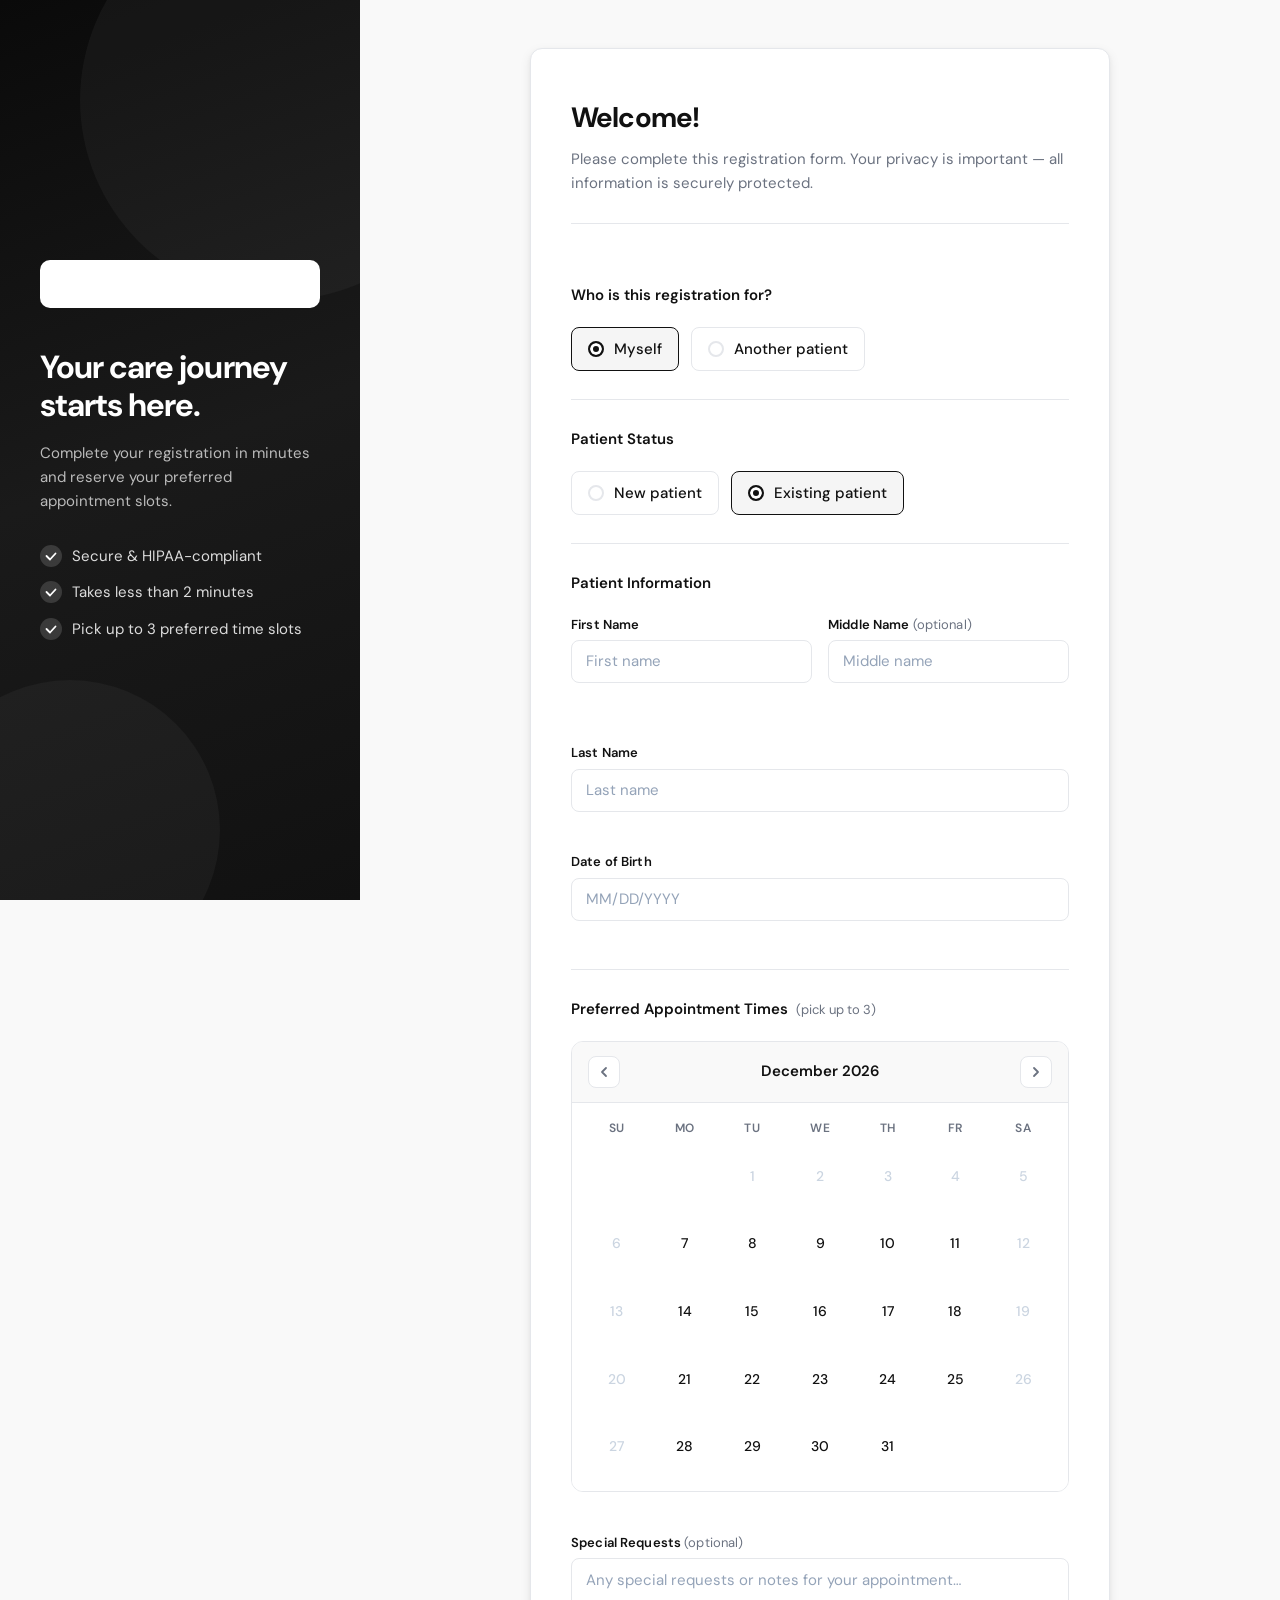
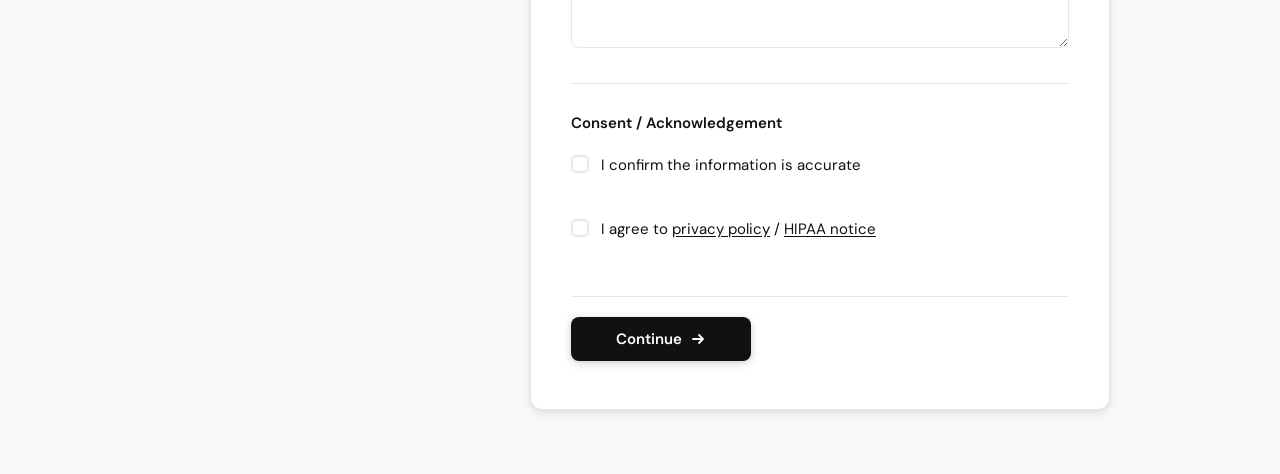
==== commit bfd14914: "Add new-patient contact fields and appointment type - New Patient Details section shown when patient" ====
--- a/api/src/main/resources/web/index.html
+++ b/api/src/main/resources/web/index.html
@@ -104,12 +104,12 @@
           <h2 class="section-title">Patient Status</h2>
           <div class="radio-group" role="group" aria-label="Are you a new or existing patient?">
             <label class="radio-label">
-              <input type="radio" name="patient_type" value="new" checked />
+              <input type="radio" name="patient_type" value="new" />
               <span class="radio-custom"></span>
               <span class="radio-text">New patient</span>
             </label>
             <label class="radio-label">
-              <input type="radio" name="patient_type" value="existing" />
+              <input type="radio" name="patient_type" value="existing" checked />
               <span class="radio-custom"></span>
               <span class="radio-text">Existing patient</span>
             </label>
@@ -138,6 +138,43 @@
             <label class="field-label" for="dob">Date of Birth</label>
             <input type="text" id="dob" name="dob" class="input" required placeholder="MM/DD/YYYY" maxlength="10" inputmode="numeric" />
             <span class="error-msg" id="err-dob" role="alert"></span>
+          </div>
+        </section>
+
+        <section class="section" id="new-patient-details-section" hidden>
+          <h2 class="section-title">New Patient Details</h2>
+          <div class="row">
+            <div class="field">
+              <label class="field-label" for="cell-phone">Cell Phone</label>
+              <input type="tel" id="cell-phone" name="cell_phone" class="input" placeholder="(555) 555-5555" maxlength="14" inputmode="tel" autocomplete="tel" />
+              <span class="error-msg" id="err-cell-phone" role="alert"></span>
+            </div>
+            <div class="field">
+              <label class="field-label" for="email">Email</label>
+              <input type="email" id="email" name="email" class="input" placeholder="you@example.com" autocomplete="email" />
+              <span class="error-msg" id="err-email" role="alert"></span>
+            </div>
+          </div>
+          <div class="field">
+            <label class="field-label" for="zip-code">Zip Code</label>
+            <input type="text" id="zip-code" name="zip_code" class="input" placeholder="12345" maxlength="10" inputmode="numeric" autocomplete="postal-code" />
+            <span class="error-msg" id="err-zip-code" role="alert"></span>
+          </div>
+          <div class="field">
+            <label class="field-label">Appointment Type</label>
+            <div class="radio-group" role="group" aria-label="Appointment type">
+              <label class="radio-label">
+                <input type="radio" name="appointment_type" value="new_patient_consultation" checked />
+                <span class="radio-custom"></span>
+                <span class="radio-text">New patient consultation</span>
+              </label>
+              <label class="radio-label">
+                <input type="radio" name="appointment_type" value="emergency_appointment" />
+                <span class="radio-custom"></span>
+                <span class="radio-text">Emergency appointment</span>
+              </label>
+            </div>
+            <span class="error-msg" id="err-appointment-type" role="alert"></span>
           </div>
         </section>
 
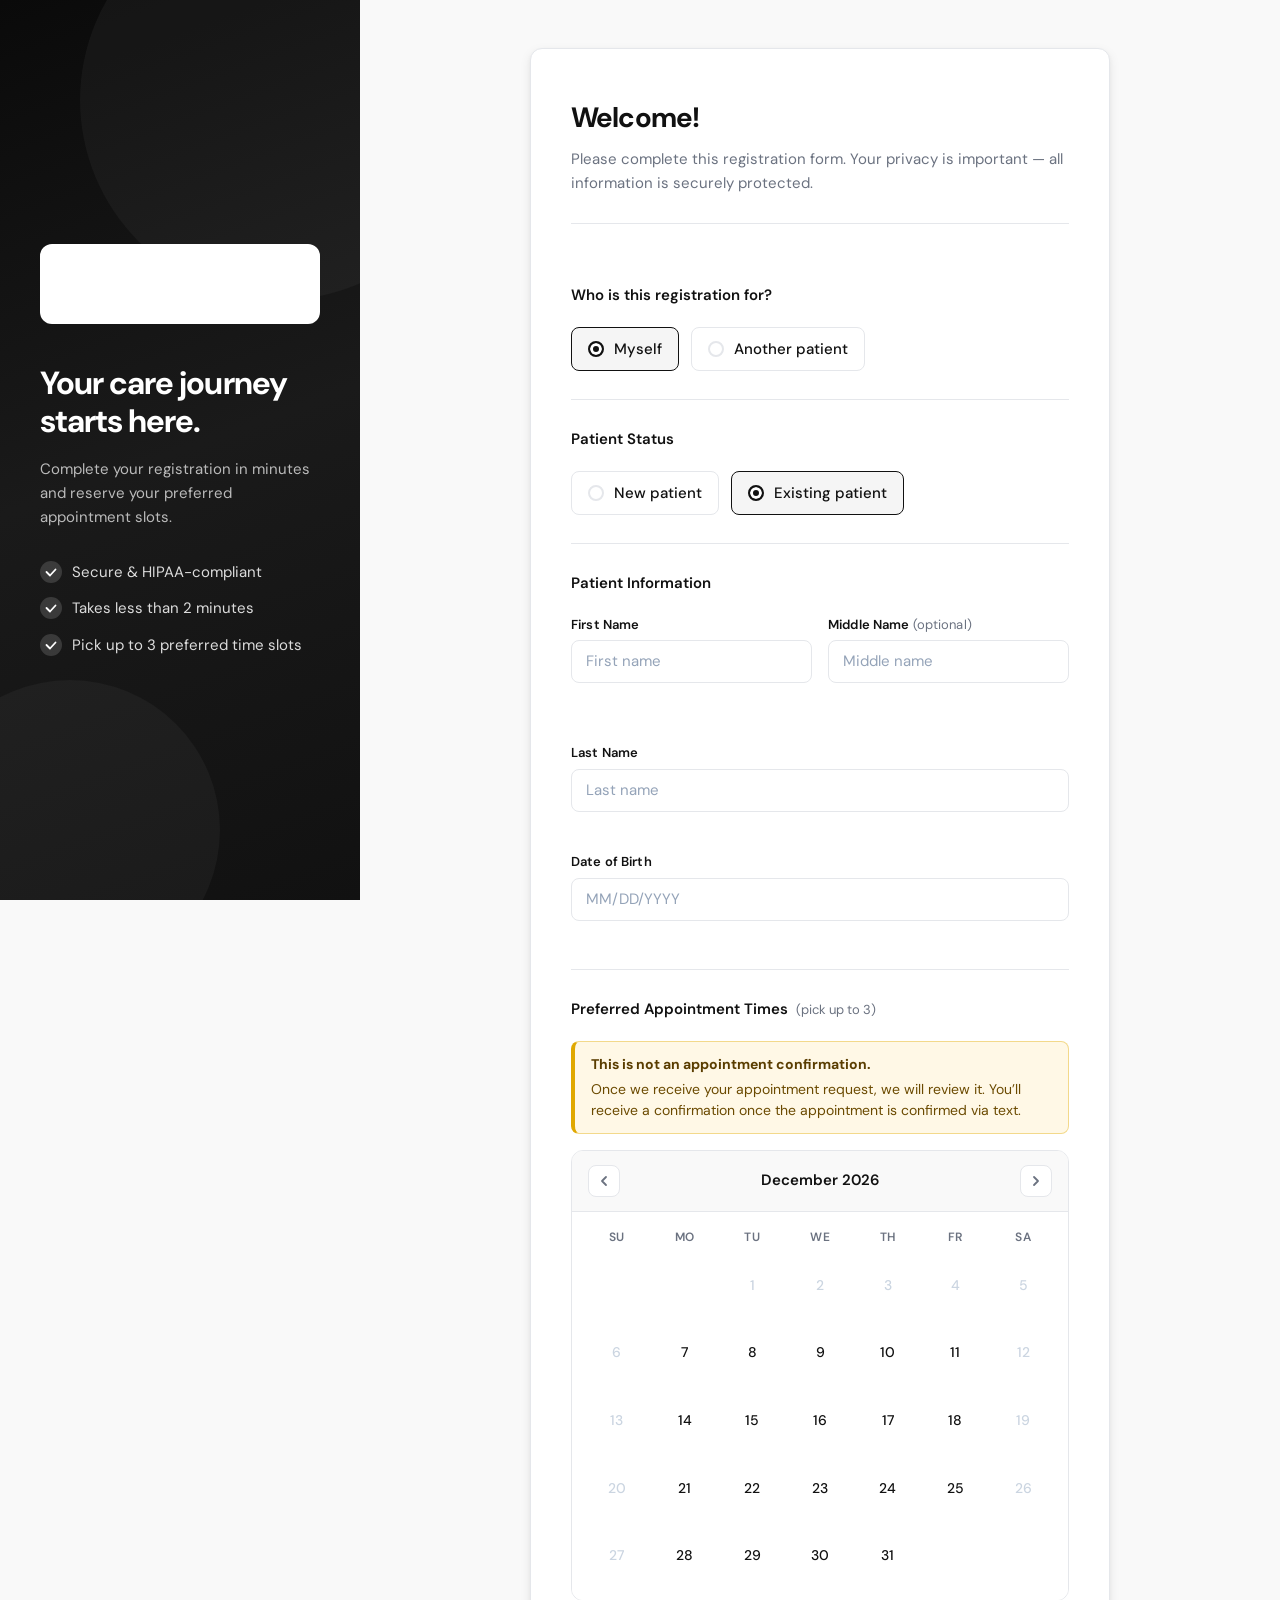
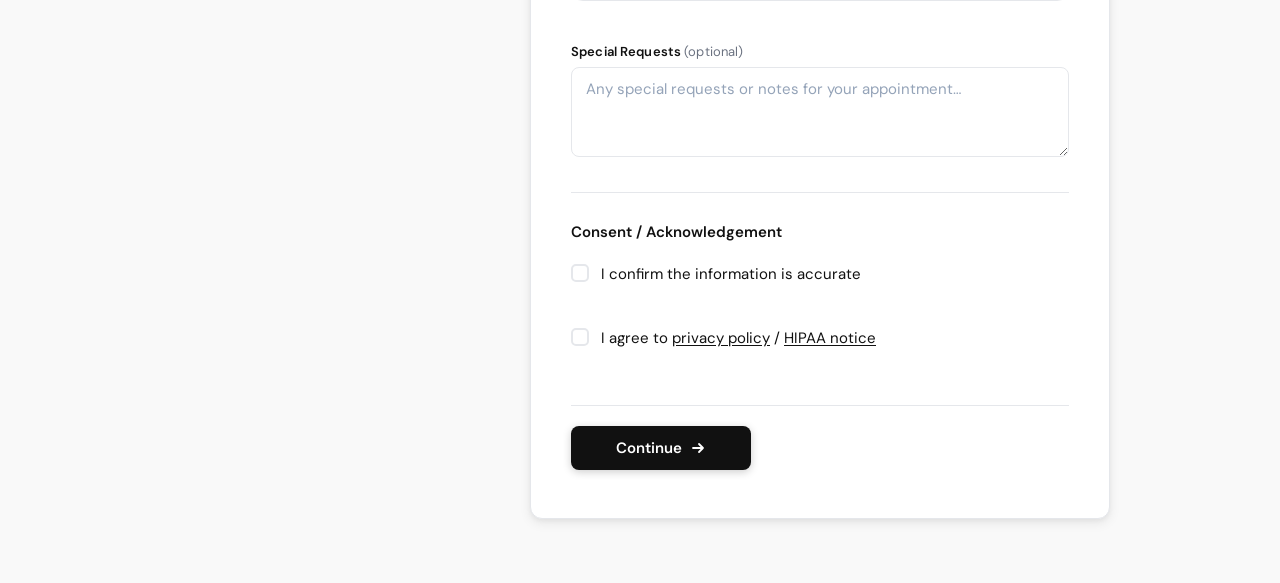
==== commit 20ad4e84: "Add appointment-request disclaimer and enlarge practice logo Clarifies that submitting the form is a" ====
--- a/api/src/main/resources/web/index.html
+++ b/api/src/main/resources/web/index.html
@@ -11,7 +11,7 @@
   'https://www.googletagmanager.com/gtm.js?id='+i+dl;f.parentNode.insertBefore(j,f);
   })(window,document,'script','dataLayer','GTM-MBGGJ2K2');</script>
   <!-- End Google Tag Manager -->
-  <link rel="stylesheet" href="styles.css?v=11" />
+  <link rel="stylesheet" href="styles.css?v=12" />
   <link rel="preconnect" href="https://fonts.googleapis.com" />
   <link rel="preconnect" href="https://fonts.gstatic.com" crossorigin />
   <link href="https://fonts.googleapis.com/css2?family=DM+Sans:ital,opsz,wght@0,9..40,300;0,9..40,400;0,9..40,500;0,9..40,600;0,9..40,700&display=swap" rel="stylesheet" />
@@ -183,6 +183,10 @@
             Preferred Appointment Times
             <span class="optional">(pick up to 3)</span>
           </h2>
+          <p class="appointment-notice">
+            <strong>This is not an appointment confirmation.</strong>
+            Once we receive your appointment request, we will review it. You&rsquo;ll receive a confirmation once the appointment is confirmed via text.
+          </p>
           <div class="calendar-wrap">
             <div class="cal-header">
               <button type="button" class="cal-nav" id="cal-prev" aria-label="Previous month">
--- a/api/src/main/resources/web/styles.css
+++ b/api/src/main/resources/web/styles.css
@@ -84,12 +84,13 @@
 }
 
 .brand-logo-img {
-  height: 48px;
+  height: 80px;
   width: auto;
+  max-width: 100%;
   display: block;
   background: #fff;
-  padding: 8px 14px;
-  border-radius: 10px;
+  padding: 12px 20px;
+  border-radius: 12px;
 }
 
 .brand-headline {
@@ -483,6 +484,24 @@
 
 .cal-slots-wrap[hidden] { display: none !important; }
 
+.appointment-notice {
+  background: #fff8e6;
+  border: 1px solid #f3d98b;
+  border-left: 4px solid #e0a800;
+  color: #6b4a00;
+  padding: 0.75rem 1rem;
+  border-radius: 8px;
+  font-size: 0.875rem;
+  line-height: 1.5;
+  margin-bottom: 1rem;
+}
+
+.appointment-notice strong {
+  display: block;
+  margin-bottom: 0.25rem;
+  color: #5a3d00;
+}
+
 .cal-slots-date {
   font-size: 0.8125rem;
   font-weight: 600;
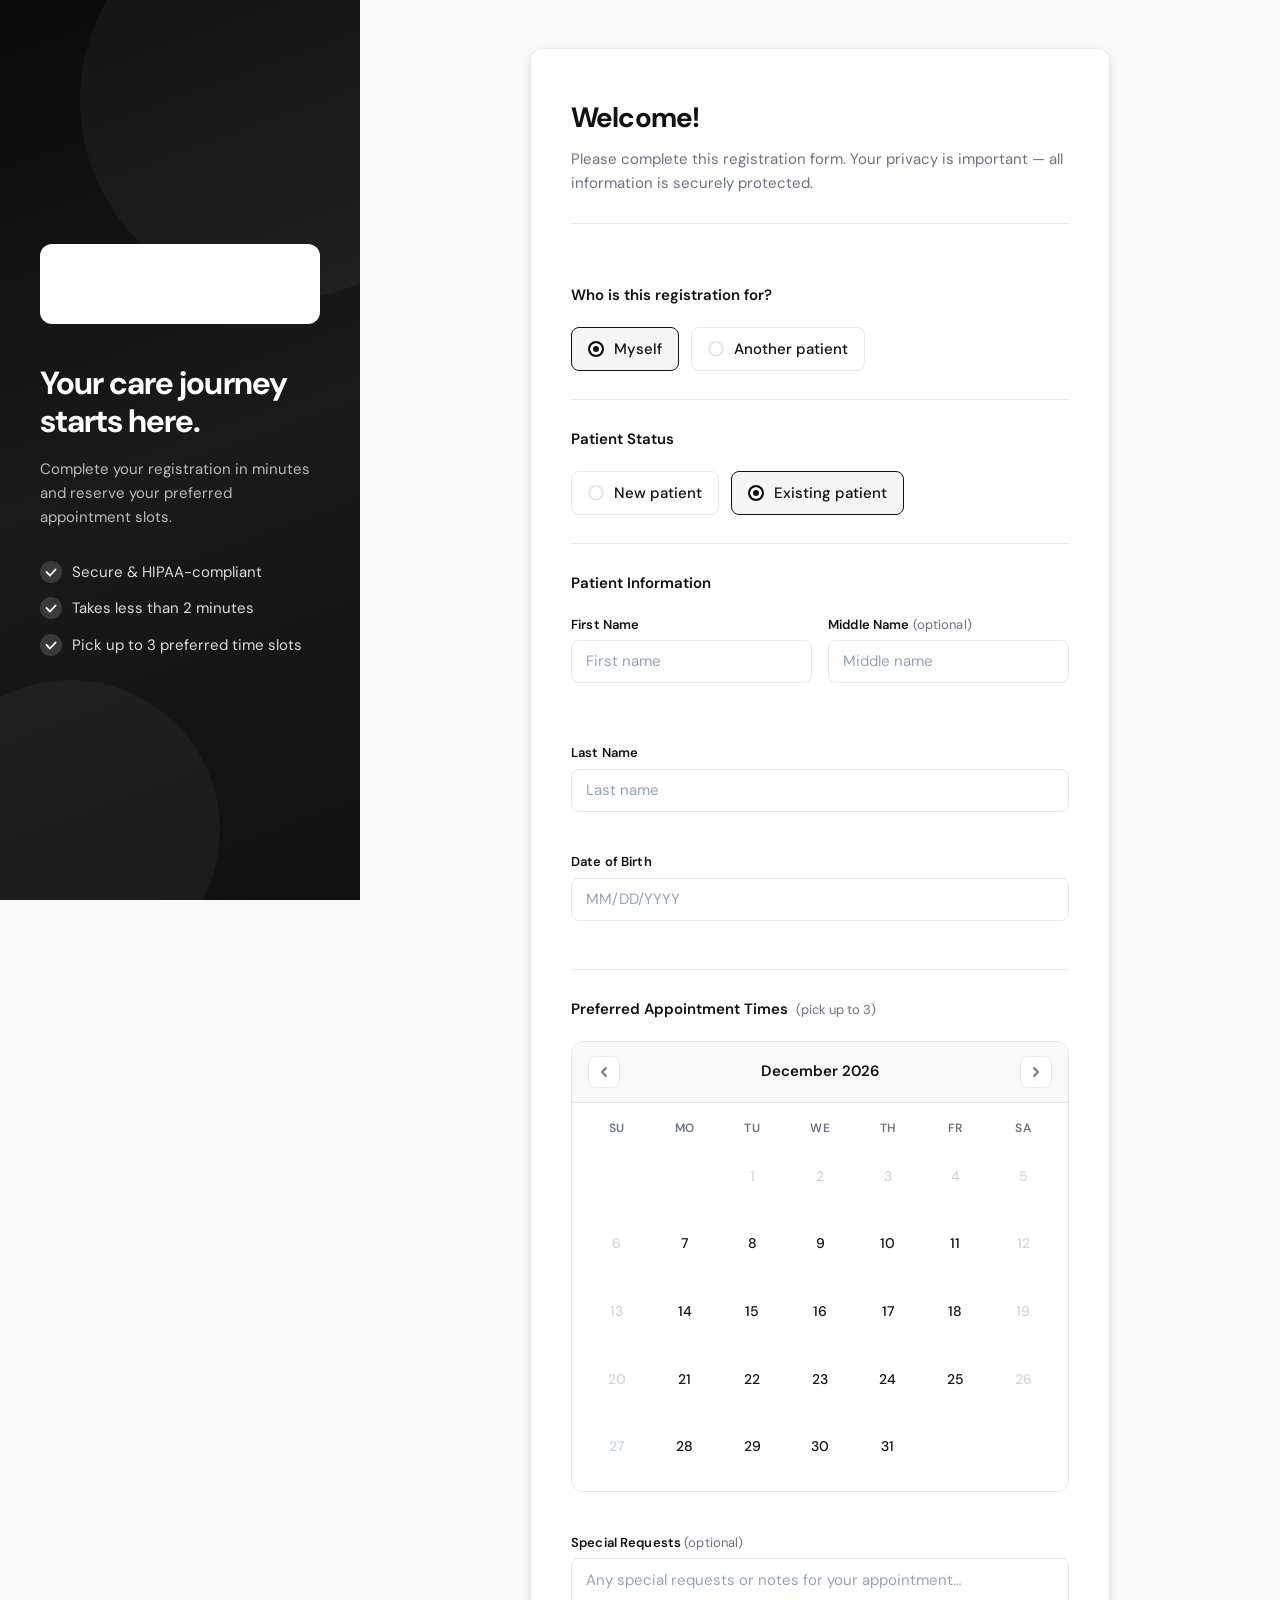
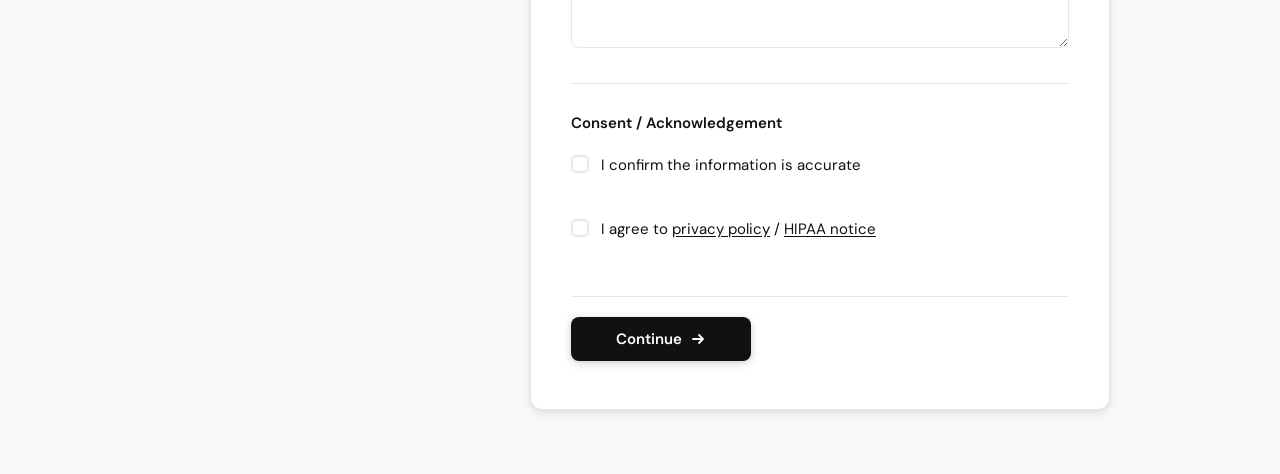
==== commit 17625acf: "Merge pull request #6 from Opal-Align/feat/new-patient-details Add new-patient contact fields and ap" ====
--- a/api/src/main/resources/web/index.html
+++ b/api/src/main/resources/web/index.html
@@ -11,7 +11,7 @@
   'https://www.googletagmanager.com/gtm.js?id='+i+dl;f.parentNode.insertBefore(j,f);
   })(window,document,'script','dataLayer','GTM-MBGGJ2K2');</script>
   <!-- End Google Tag Manager -->
-  <link rel="stylesheet" href="styles.css?v=12" />
+  <link rel="stylesheet" href="styles.css?v=11" />
   <link rel="preconnect" href="https://fonts.googleapis.com" />
   <link rel="preconnect" href="https://fonts.gstatic.com" crossorigin />
   <link href="https://fonts.googleapis.com/css2?family=DM+Sans:ital,opsz,wght@0,9..40,300;0,9..40,400;0,9..40,500;0,9..40,600;0,9..40,700&display=swap" rel="stylesheet" />
@@ -183,10 +183,6 @@
             Preferred Appointment Times
             <span class="optional">(pick up to 3)</span>
           </h2>
-          <p class="appointment-notice">
-            <strong>This is not an appointment confirmation.</strong>
-            Once we receive your appointment request, we will review it. You&rsquo;ll receive a confirmation once the appointment is confirmed via text.
-          </p>
           <div class="calendar-wrap">
             <div class="cal-header">
               <button type="button" class="cal-nav" id="cal-prev" aria-label="Previous month">
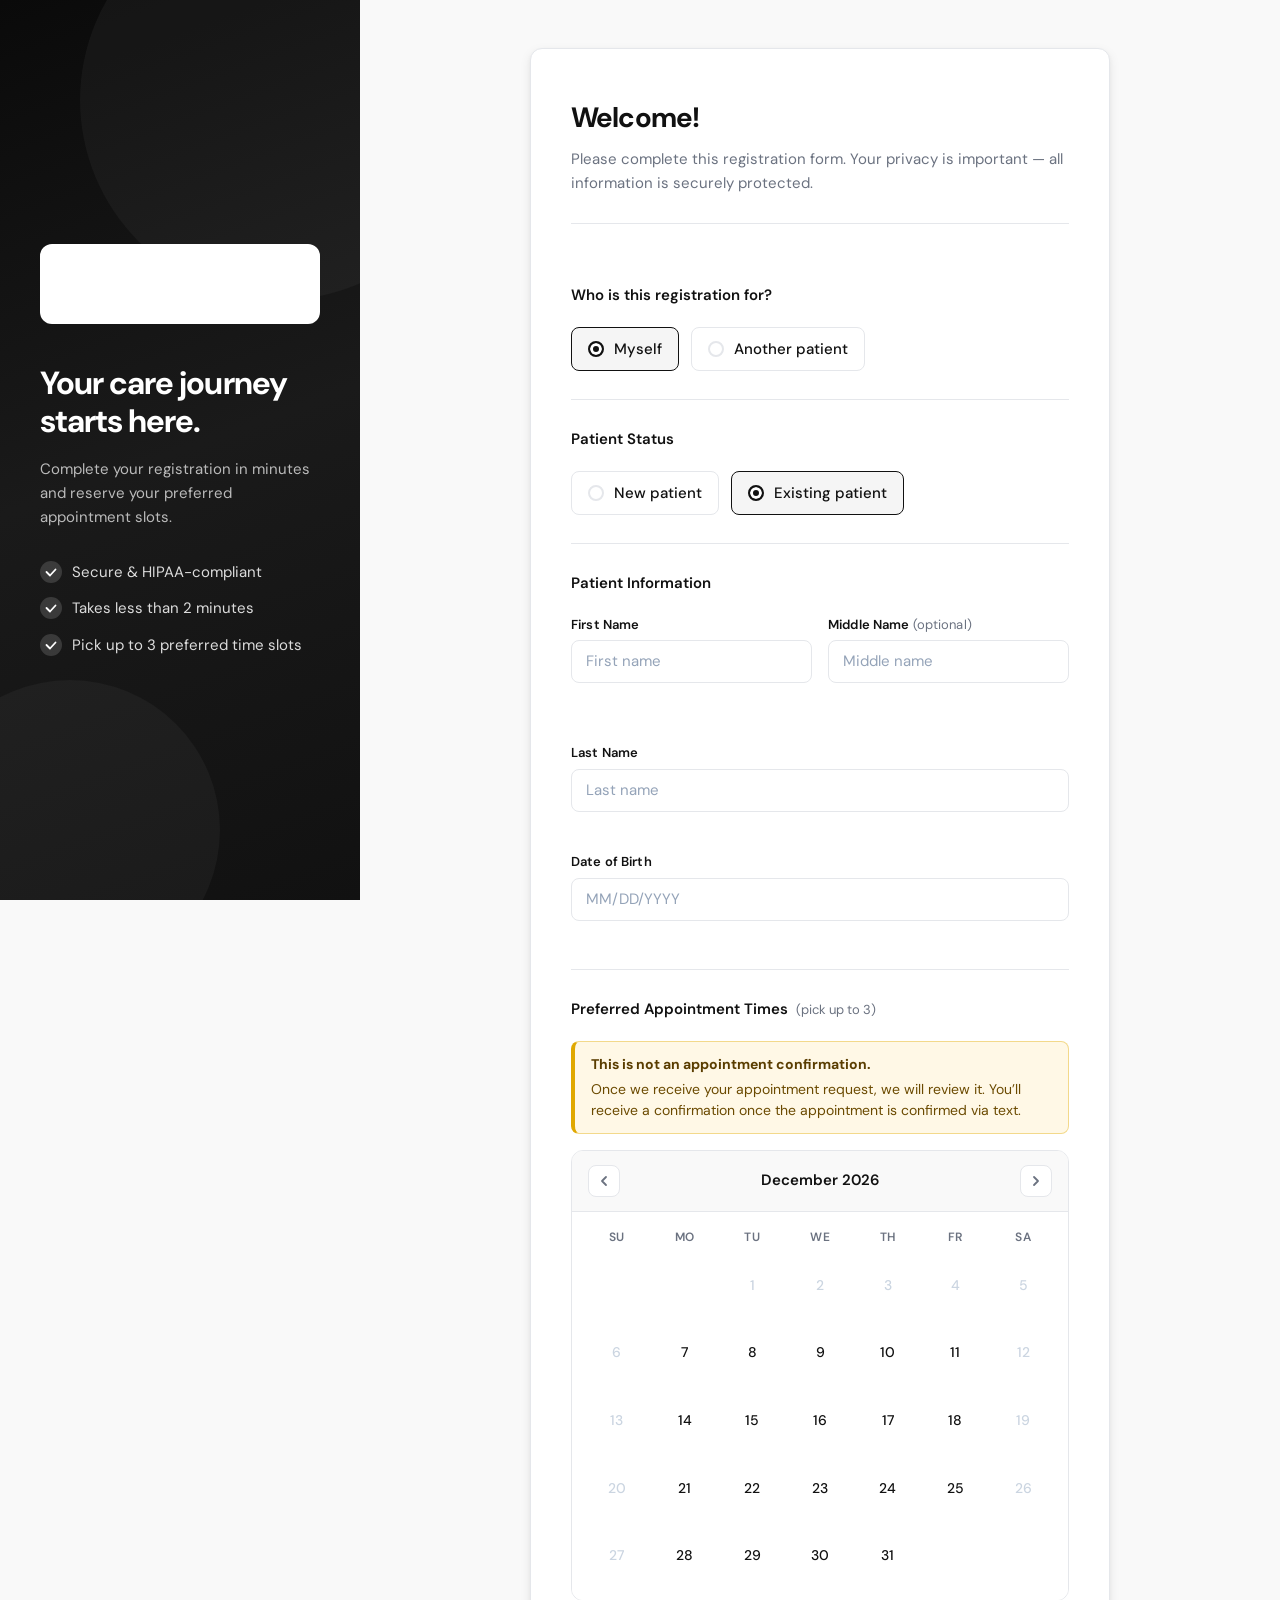
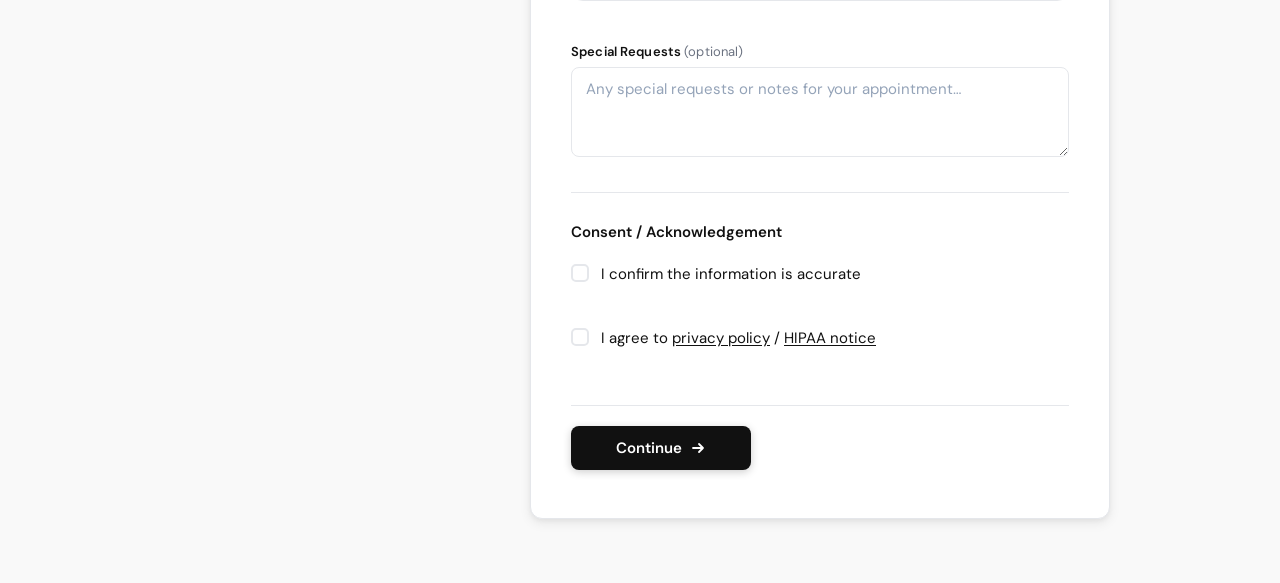
==== commit c45c732d: "Merge pull request #7 from Opal-Align/feat/appointment-notice-logo Feat/appointment notice logo" ====
--- a/api/src/main/resources/web/index.html
+++ b/api/src/main/resources/web/index.html
@@ -11,7 +11,7 @@
   'https://www.googletagmanager.com/gtm.js?id='+i+dl;f.parentNode.insertBefore(j,f);
   })(window,document,'script','dataLayer','GTM-MBGGJ2K2');</script>
   <!-- End Google Tag Manager -->
-  <link rel="stylesheet" href="styles.css?v=11" />
+  <link rel="stylesheet" href="styles.css?v=12" />
   <link rel="preconnect" href="https://fonts.googleapis.com" />
   <link rel="preconnect" href="https://fonts.gstatic.com" crossorigin />
   <link href="https://fonts.googleapis.com/css2?family=DM+Sans:ital,opsz,wght@0,9..40,300;0,9..40,400;0,9..40,500;0,9..40,600;0,9..40,700&display=swap" rel="stylesheet" />
@@ -183,6 +183,10 @@
             Preferred Appointment Times
             <span class="optional">(pick up to 3)</span>
           </h2>
+          <p class="appointment-notice">
+            <strong>This is not an appointment confirmation.</strong>
+            Once we receive your appointment request, we will review it. You&rsquo;ll receive a confirmation once the appointment is confirmed via text.
+          </p>
           <div class="calendar-wrap">
             <div class="cal-header">
               <button type="button" class="cal-nav" id="cal-prev" aria-label="Previous month">
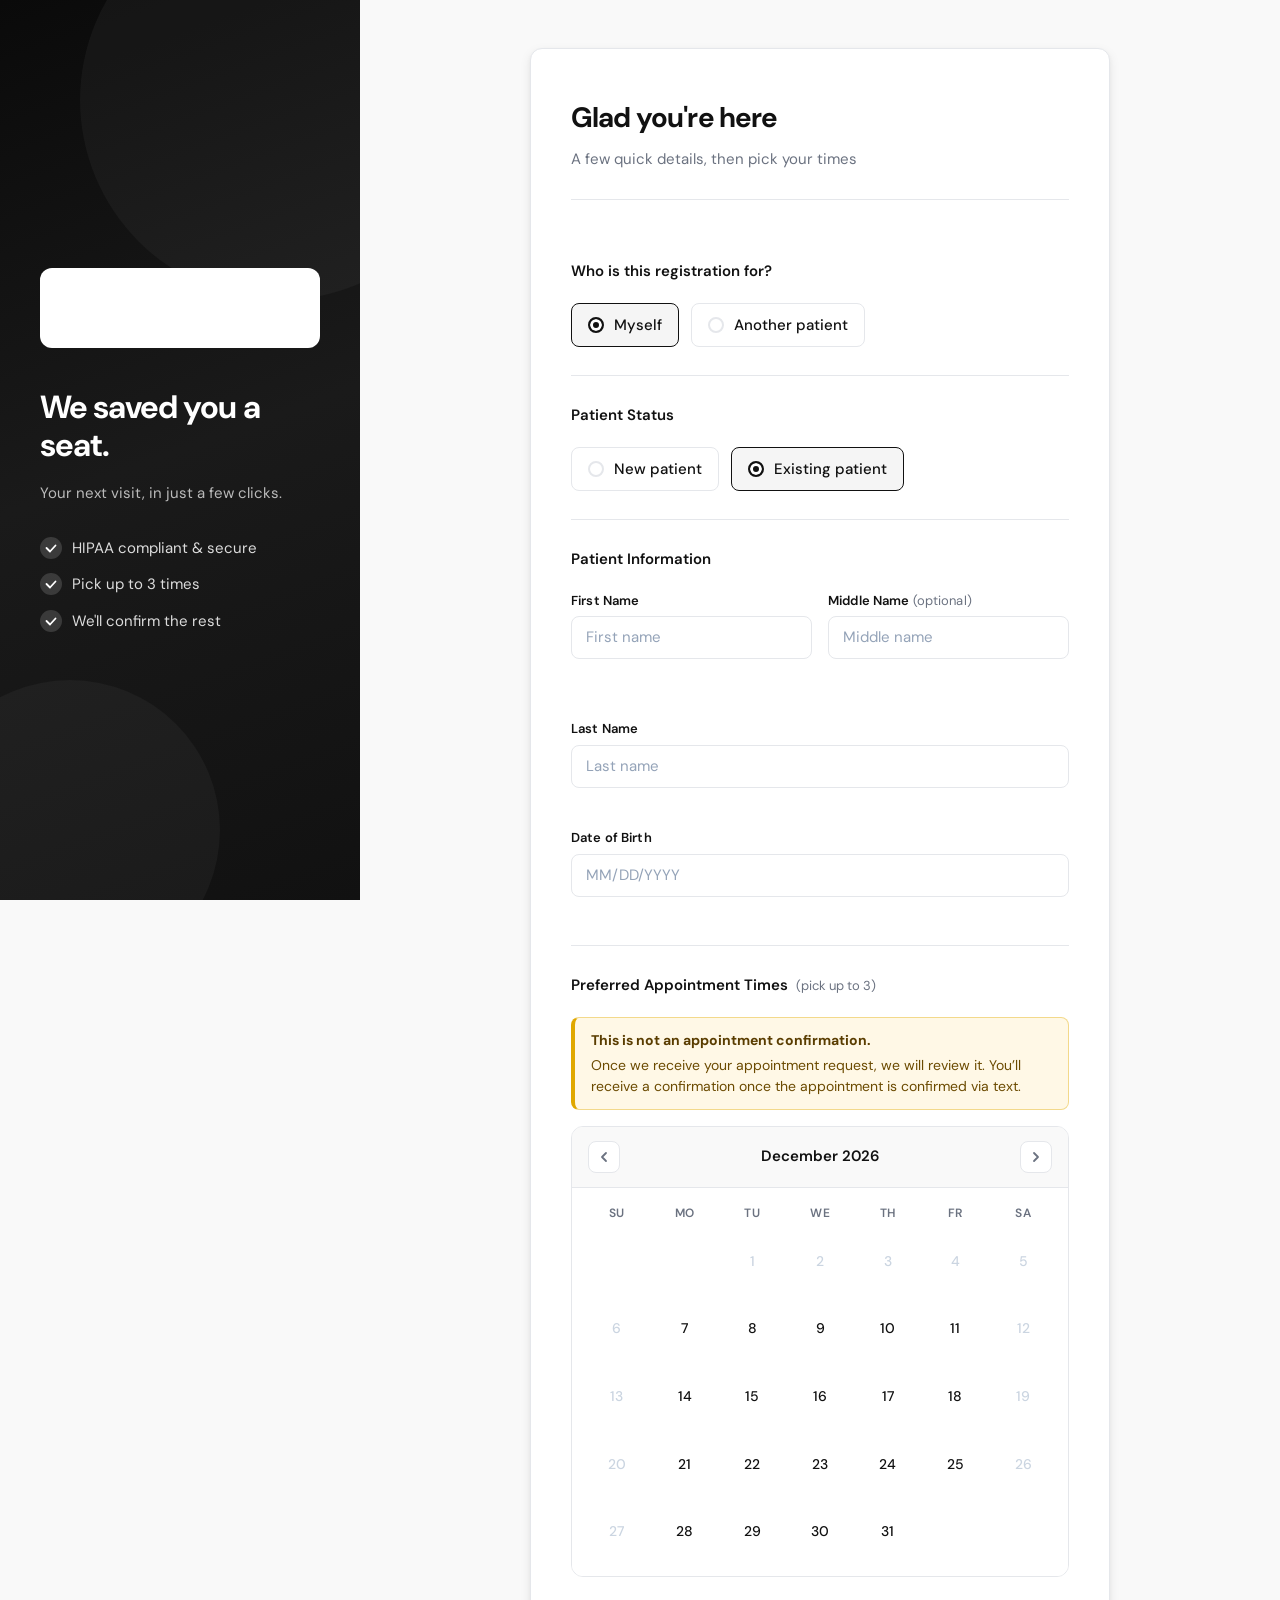
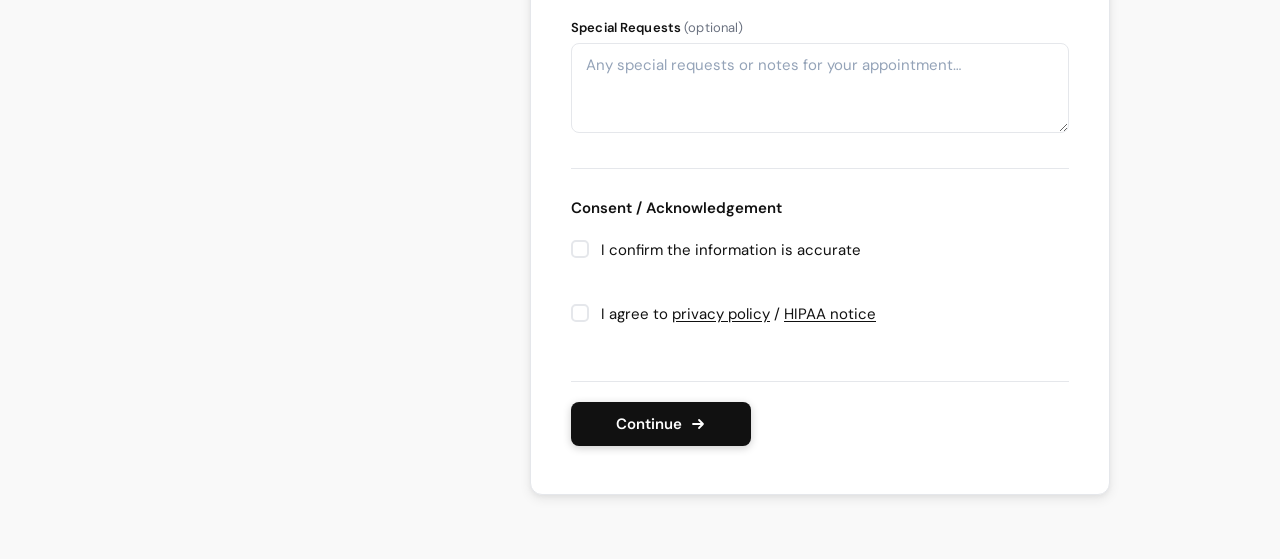
==== commit 5aa608e0: "replace the brand panel headline, subtext, and perk bullets, and the form heading and subtext, with " ====
--- a/api/src/main/resources/web/index.html
+++ b/api/src/main/resources/web/index.html
@@ -29,26 +29,26 @@
       <div class="brand-logo">
         <img id="practice-logo" src="${practice_logo_url}" alt="" class="brand-logo-img" />
       </div>
-      <h2 class="brand-headline">Your care journey<br/>starts here.</h2>
-      <p class="brand-sub">Complete your registration in minutes and reserve your preferred appointment slots.</p>
+      <h2 class="brand-headline">We saved you a seat.</h2>
+      <p class="brand-sub">Your next visit, in just a few clicks.</p>
       <ul class="brand-perks">
         <li>
           <span class="perk-check">
             <svg width="14" height="14" viewBox="0 0 14 14" fill="none"><path d="M2.5 7l3.5 3.5 5.5-6" stroke="currentColor" stroke-width="1.8" stroke-linecap="round" stroke-linejoin="round"/></svg>
           </span>
-          Secure &amp; HIPAA-compliant
+          HIPAA compliant &amp; secure
         </li>
         <li>
           <span class="perk-check">
             <svg width="14" height="14" viewBox="0 0 14 14" fill="none"><path d="M2.5 7l3.5 3.5 5.5-6" stroke="currentColor" stroke-width="1.8" stroke-linecap="round" stroke-linejoin="round"/></svg>
           </span>
-          Takes less than 2 minutes
+          Pick up to 3 times
         </li>
         <li>
           <span class="perk-check">
             <svg width="14" height="14" viewBox="0 0 14 14" fill="none"><path d="M2.5 7l3.5 3.5 5.5-6" stroke="currentColor" stroke-width="1.8" stroke-linecap="round" stroke-linejoin="round"/></svg>
           </span>
-          Pick up to 3 preferred time slots
+          We'll confirm the rest
         </li>
       </ul>
     </div>
@@ -57,8 +57,8 @@
   <main class="form-panel">
     <div class="form-card">
       <header class="intro">
-        <h1 id="welcome-heading">Welcome!</h1>
-        <p class="intro-text">Please complete this registration form. Your privacy is important — all information is securely protected.</p>
+        <h1 id="welcome-heading">Glad you're here</h1>
+        <p class="intro-text">A few quick details, then pick your times</p>
       </header>
 
       <form id="registration-form" class="form" novalidate>
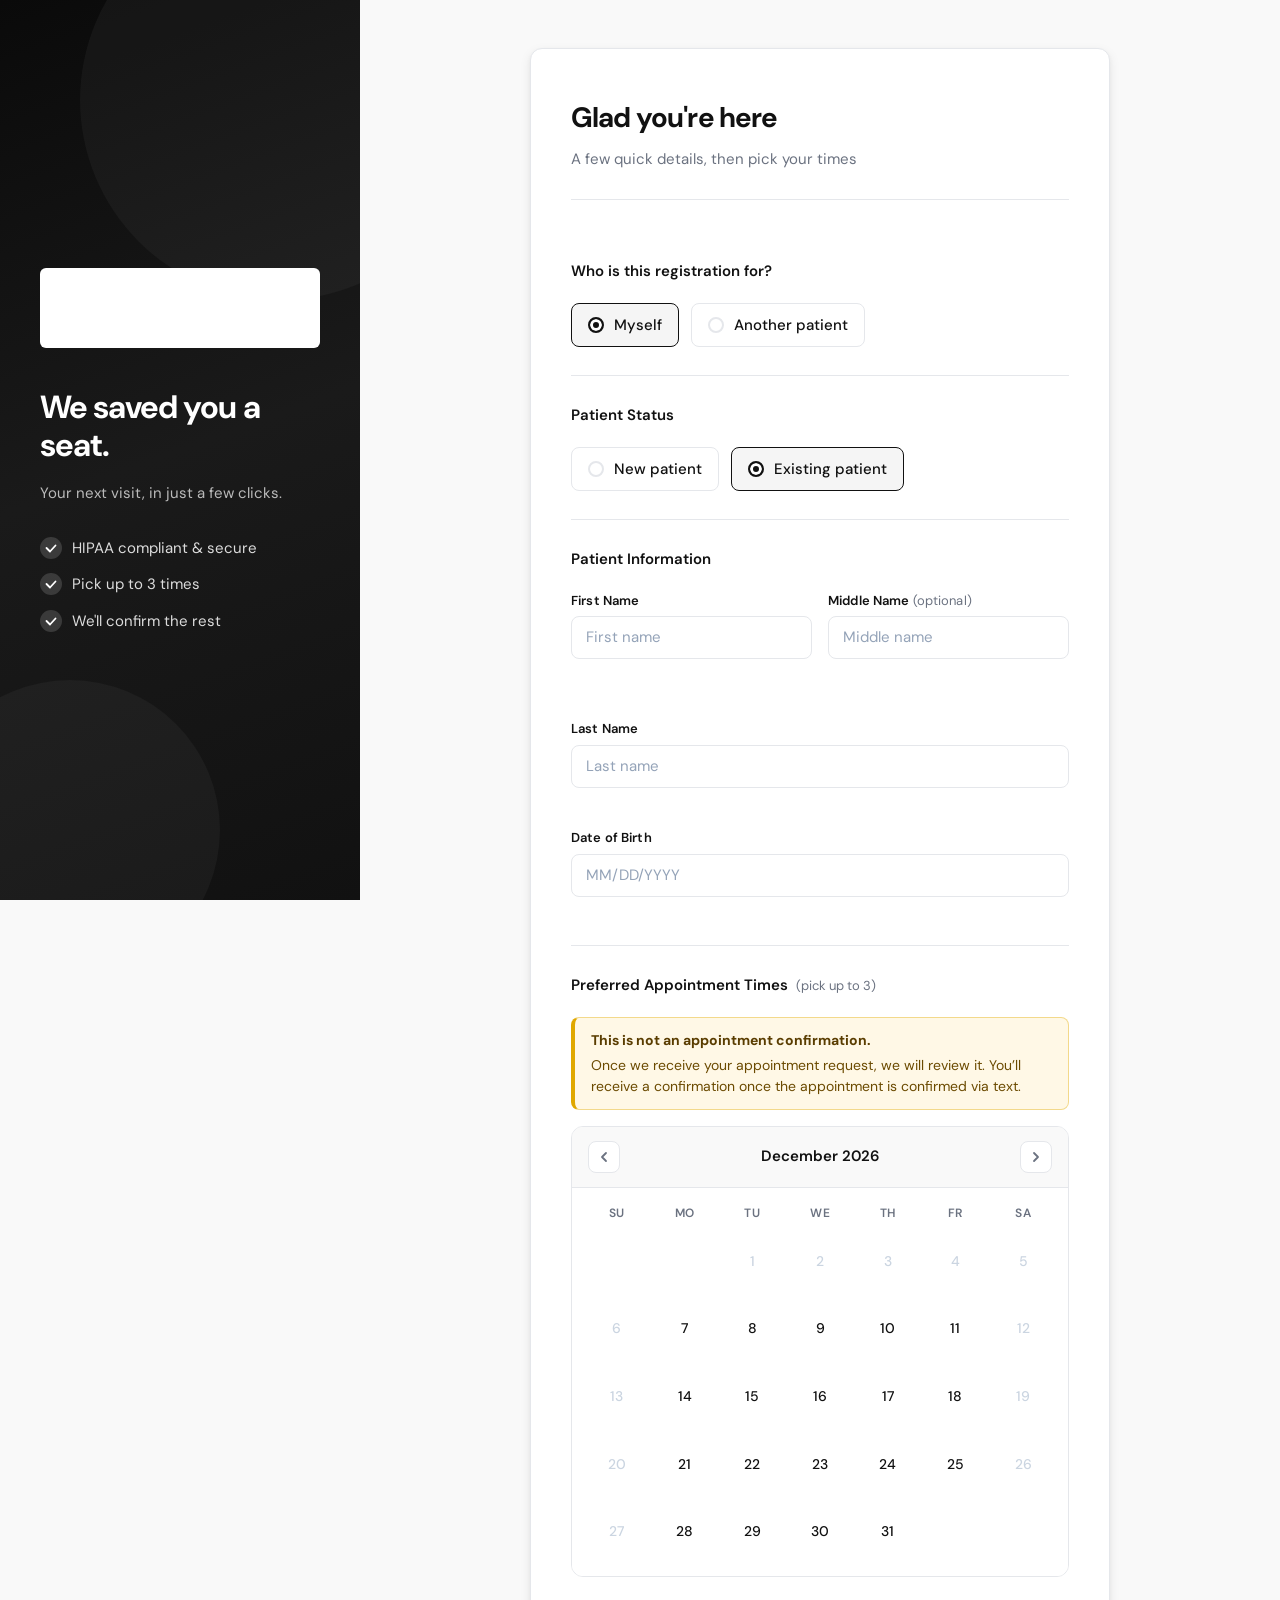
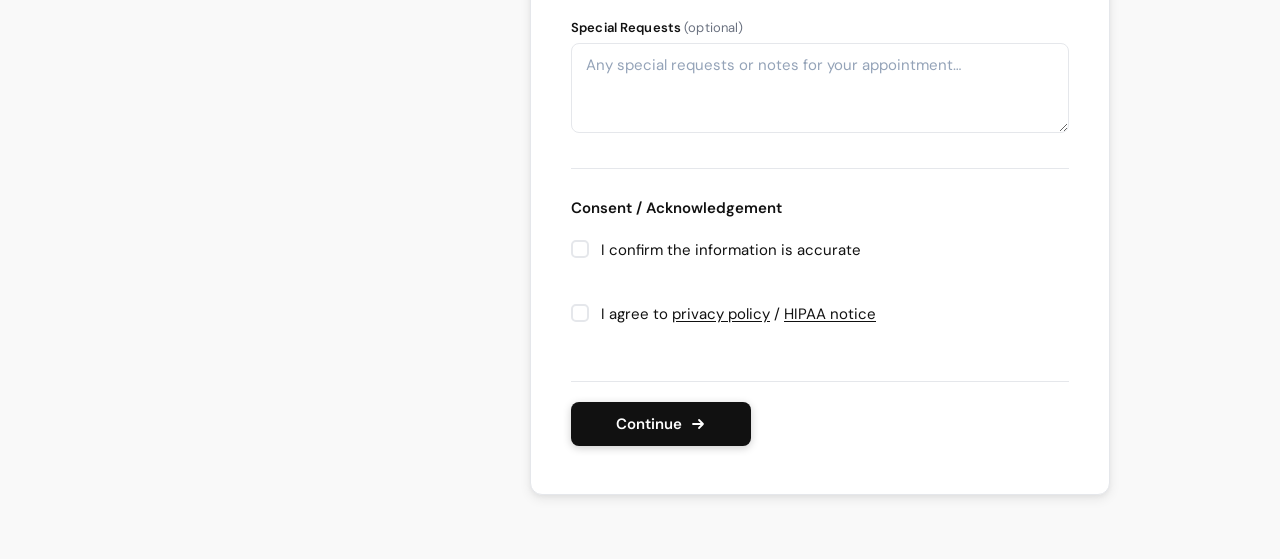
==== commit dc55d95c: "tighten white backing behind brand logo" ====
--- a/api/src/main/resources/web/index.html
+++ b/api/src/main/resources/web/index.html
@@ -11,7 +11,7 @@
   'https://www.googletagmanager.com/gtm.js?id='+i+dl;f.parentNode.insertBefore(j,f);
   })(window,document,'script','dataLayer','GTM-MBGGJ2K2');</script>
   <!-- End Google Tag Manager -->
-  <link rel="stylesheet" href="styles.css?v=12" />
+  <link rel="stylesheet" href="styles.css?v=14" />
   <link rel="preconnect" href="https://fonts.googleapis.com" />
   <link rel="preconnect" href="https://fonts.gstatic.com" crossorigin />
   <link href="https://fonts.googleapis.com/css2?family=DM+Sans:ital,opsz,wght@0,9..40,300;0,9..40,400;0,9..40,500;0,9..40,600;0,9..40,700&display=swap" rel="stylesheet" />
--- a/api/src/main/resources/web/styles.css
+++ b/api/src/main/resources/web/styles.css
@@ -89,8 +89,8 @@
   max-width: 100%;
   display: block;
   background: #fff;
-  padding: 12px 20px;
-  border-radius: 12px;
+  padding: 4px;
+  border-radius: 6px;
 }
 
 .brand-headline {
